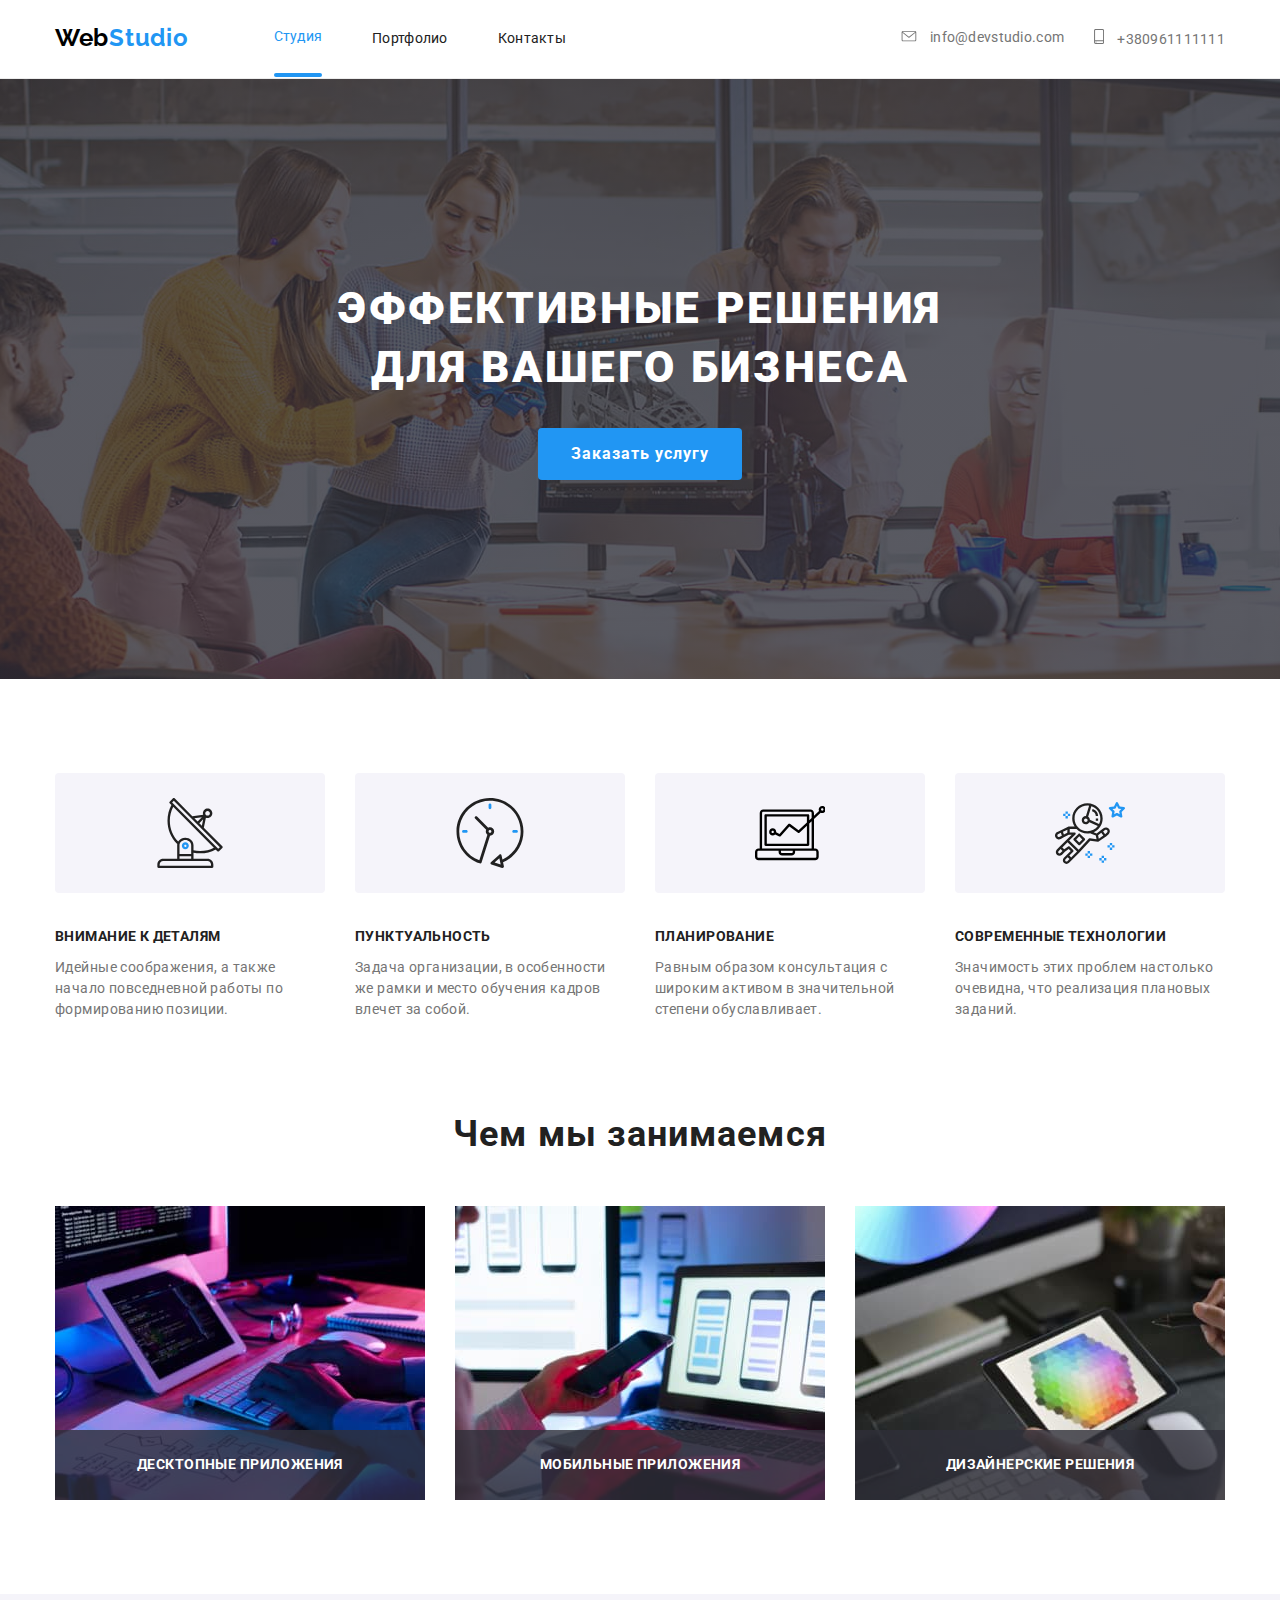
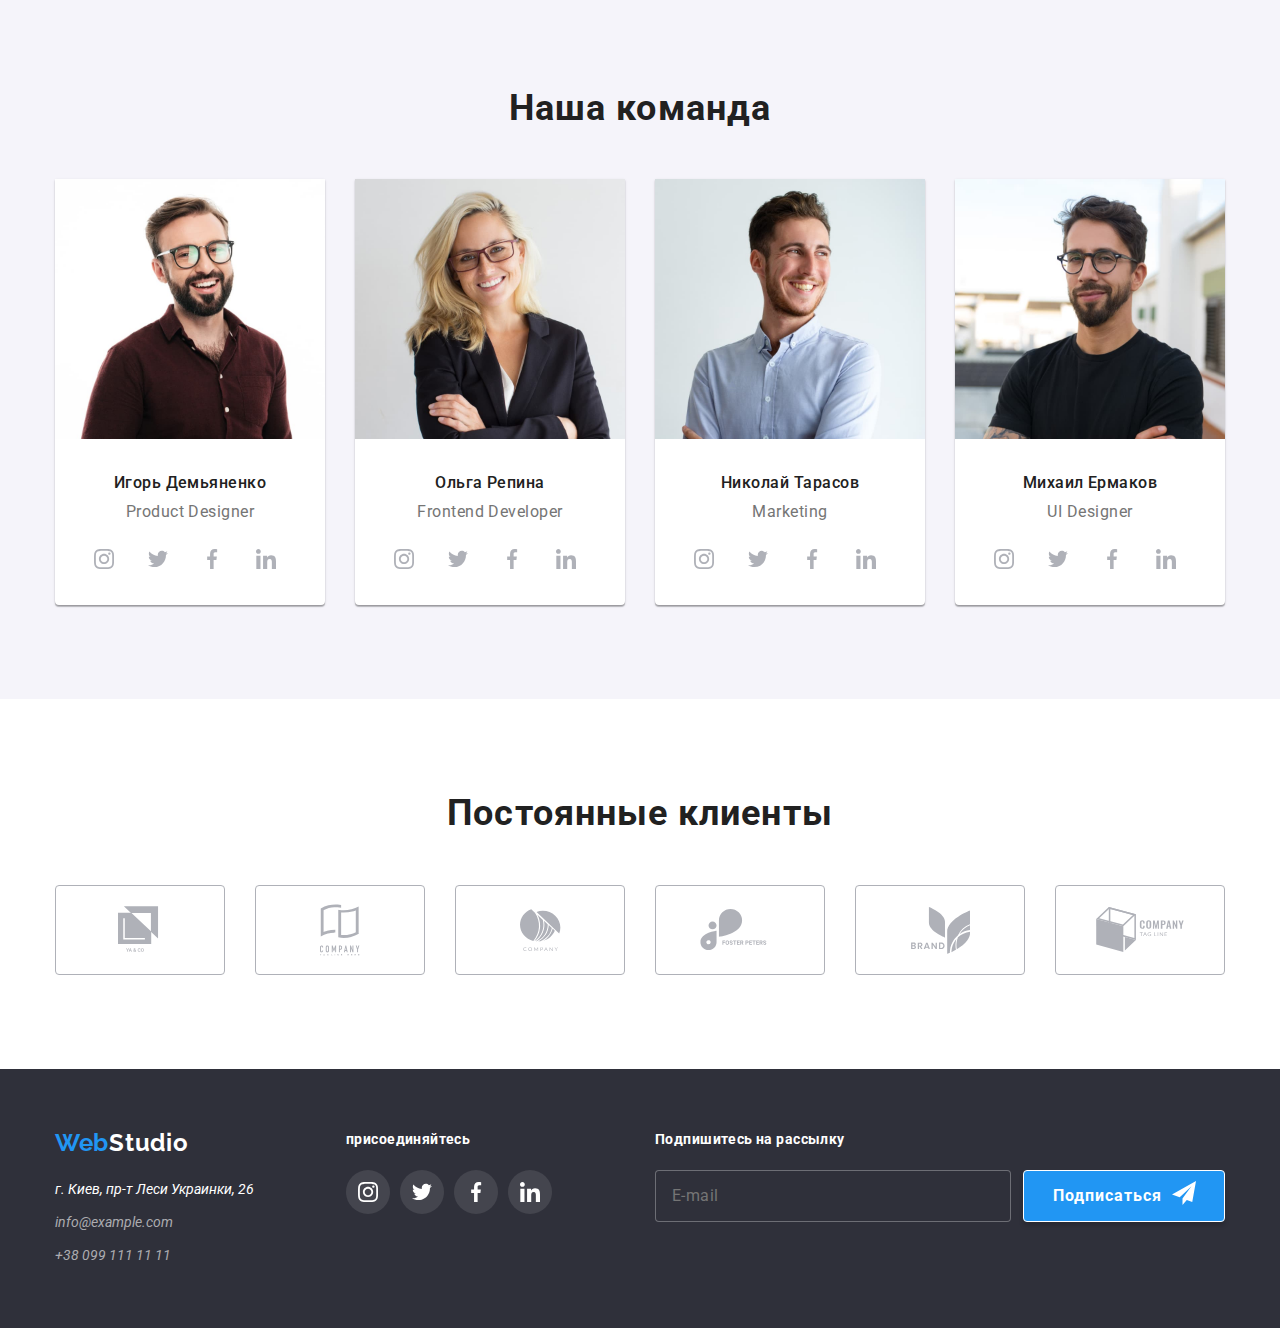
==== index.html @ 49d40916 "Перенес 6 работу" ====
<!DOCTYPE html>
<html lang="ru">
  <head>
    <meta charset="UTF-8" />
    <meta name="viewport" content="width=device-width, initial-scale=1.0" />
    <title>Github-home</title>
    <link
      href="https://fonts.googleapis.com/css2?family=Raleway:wght@700&family=Roboto:wght@400;500;700;900&display=swap"
      rel="stylesheet"
    />
    <link rel="stylesheet" href="./css/normalize.css" />
    <link rel="stylesheet" href="./css/style.css" />
  </head>
  <body>
    <header class="border-head">
      <!--Header site -->
      <div class="conteiner conteiner-nav">
        <nav class="main-nav">
          <a href="./index.html" class="logo"
            >Web<span class="pat">Studio</span>
          </a>
          <ul class="site-nav erase-stile">
            <li class="item">
              <a href="#" class="link current erase-stile">Студия</a>
            </li>
            <li class="item">
              <a href="./portfolio.html" class="link">Портфолио</a>
            </li>
            <li class="item"><a href="#" class="link">Контакты</a></li>
          </ul>
        </nav>
        <div class="page-contacts">
          <ul class="contacts-nav erase-stile">
            <li class="item-link">
              <a class="link" href="mailto:info@devstudio.com">
                <svg class="icon-email" style="width: 16; height: 11;">
                  <use href="./img/symbol-defs.svg#icon-email"></use>
                </svg>
                info@devstudio.com</a
              >
            </li>
            <li class="item-link">
              <a class="link" href="tel:+380961111111">
                <svg class="icon-smartphone" style="width: 10; height: 15;">
                  <use href="./img/symbol-defs.svg#icon-smartphone"></use>
                </svg>
                +380961111111</a
              >
            </li>
          </ul>
        </div>
      </div>
    </header>
    <main>
      <!--head imagin-->

      <section>
        <div class="overlay">
          <div class="conteiner section-head">
            <h1 class="title-head">Эффективные решения для вашего бизнеса</h1>
            <button class="button-head" data-modal-open>Заказать услугу</button>
          </div>
        </div>
      </section>

      <!--features-->

      <div class="conteiner">
        <section class="features-conteiner">
          <ul class="erase-stile features">
            <li class="features-item">
              <svg class="icon-benefits">
                <use href="./img/symbol-defs.svg#icon-antenna"></use>
              </svg>
              <h3 class="section-title-detalis icon-features-antena">
                Внимание к деталям
              </h3>
              <p class="section-text">
                Идейные соображения, а также начало повседневной работы по
                формированию позиции.
              </p>
            </li>

            <li class="features-item">
              <svg class="icon-benefits">
                <use href="./img/symbol-defs.svg#icon-clock"></use>
              </svg>
              <h3 class="section-title-detalis icon-features-clock">
                Пунктуальность
              </h3>
              <p class="section-text">
                Задача организации, в особенности же рамки и место обучения
                кадров влечет за собой.
              </p>
            </li>
            <li class="features-item">
              <svg class="icon-benefits">
                <use href="./img/symbol-defs.svg#icon-vector"></use>
              </svg>
              <h3 class="section-title-detalis icon-features-computer">
                Планирование
              </h3>
              <p class="section-text">
                Равным образом консультация с широким активом в значительной
                степени обуславливает.
              </p>
            </li>
            <li class="features-item">
              <svg class="icon-benefits">
                <use href="./img/symbol-defs.svg#icon-astronaut"></use>
              </svg>
              <h3 class="section-title-detalis icon-features-astronaut">
                Современные технологии
              </h3>
              <p class="section-text">
                Значимость этих проблем настолько очевидна, что реализация
                плановых заданий.
              </p>
            </li>
          </ul>
        </section>
      </div>

      <!--development site-->

      <div class="conteiner">
        <section class="development-conteiner">
          <h2 class="section-title">Чем мы занимаемся</h2>
          <ul class="erase-stile bloc-item">
            <li class="person">
              <span class="img-bloc">
                <img
                  src="./img/box1.jpg"
                  alt="noutbook"
                  width="370"
                  height="294"
              /></span>
              <p class="development-first-text">
                Десктопные приложения
              </p>
            </li>
            <li class="person">
              <span class="img-bloc">
                <img
                  src="./img/box2.jpg"
                  alt="mobile"
                  width="370"
                  height="294"
                />
              </span>
              <p class="development-first-text">
                Мобильные приложения
              </p>
            </li>
            <li class="person">
              <span class="img-bloc">
                <img
                  src="./img/box3.jpg"
                  alt="manitor"
                  width="370"
                  height="294"
                />
              </span>
              <p class="development-first-text">
                Дизайнерские решения
              </p>
            </li>
          </ul>
        </section>
      </div>

      <!--our team-->

      <div class="section-team">
        <section class="conteiner">
          <h2 class="section-title">Наша команда</h2>
          <ul class="erase-stile bloc-team">
            <li class="team">
              <img src="./img/demynenko.jpg" alt="foto" width="270" />

              <h3 class="title-team">Игорь Демьяненко</h3>
              <p class="profile">Product Designer</p>
              <ul class="button-link erase-stile">
                <li class="button-icon">
                  <a
                    href="#"
                    target="blank"
                    rel="noopener norefferer"
                    aria-label="Instagram"
                    class="profie-link"
                  >
                    <svg class="icon-link" width="20" height="20">
                      <use href="./img/symbol-defs.svg#icon-instagram"></use>
                    </svg>
                  </a>
                </li>
                <li class="button-icon">
                  <a
                    href="#"
                    target="blank"
                    rel="noopener norefferer"
                    aria-label="Twitter"
                    class="profie-link"
                  >
                    <svg class="icon-link" width="20" height="20">
                      <use href="./img/symbol-defs.svg#icon-twitter"></use>
                    </svg>
                  </a>
                </li>
                <li class="button-icon">
                  <a
                    href="#"
                    target="blank"
                    rel="noopener norefferer"
                    aria-label="Facebook"
                    class="profie-link"
                  >
                    <svg class="icon-link" width="20" height="20">
                      <use href="./img/symbol-defs.svg#icon-facebook"></use>
                    </svg>
                  </a>
                </li>
                <li class="button-icon">
                  <a
                    href="#"
                    target="blank"
                    rel="noopener norefferer"
                    aria-label="LinkedIn"
                    class="profie-link"
                  >
                    <svg class="icon-link" width="20" height="20">
                      <use href="./img/symbol-defs.svg#icon-linkedin"></use>
                    </svg>
                  </a>
                </li>
              </ul>
            </li>

            <li class="team">
              <img src="./img/repina.jpg" alt="foto" width="270" />
              <h3 class="title-team">Ольга Репина</h3>
              <p class="profile">Frontend Developer</p>
              <ul class="button-link erase-stile">
                <li class="button-icon">
                  <a
                    href="#"
                    target="blank"
                    rel="noopener norefferer"
                    aria-label="Instagram"
                    class="profie-link"
                  >
                    <svg class="icon-link" width="20" height="20">
                      <use href="./img/symbol-defs.svg#icon-instagram"></use>
                    </svg>
                  </a>
                </li>
                <li class="button-icon">
                  <a
                    href="#"
                    target="blank"
                    rel="noopener norefferer"
                    aria-label="Twitter"
                    class="profie-link"
                  >
                    <svg class="icon-link" width="20" height="20">
                      <use href="./img/symbol-defs.svg#icon-twitter"></use>
                    </svg>
                  </a>
                </li>
                <li class="button-icon">
                  <a
                    href="#"
                    target="blank"
                    rel="noopener norefferer"
                    aria-label="Facebbook"
                    class="profie-link"
                  >
                    <svg class="icon-link" width="20" height="20">
                      <use href="./img/symbol-defs.svg#icon-facebook"></use>
                    </svg>
                  </a>
                </li>
                <li class="button-icon">
                  <a
                    href="#"
                    target="blank"
                    rel="noopener norefferer"
                    aria-label="LinkedIn"
                    class="profie-link"
                  >
                    <svg class="icon-link" width="20" height="20">
                      <use href="./img/symbol-defs.svg#icon-linkedin"></use>
                    </svg>
                  </a>
                </li>
              </ul>
            </li>

            <li class="team">
              <img src="./img/tarasov.jpg" alt="foto" width="270" />
              <h3 class="title-team">Николай Тарасов</h3>
              <p class="profile">Marketing</p>
              <ul class="button-link erase-stile">
                <li class="button-icon">
                  <a
                    href="#"
                    class="profie-link"
                    target="blank"
                    rel="noopener norefferer"
                    aria-label="Instagram"
                  >
                    <svg class="icon-link" width="20" height="20">
                      <use href="./img/symbol-defs.svg#icon-instagram"></use>
                    </svg>
                  </a>
                </li>
                <li class="button-icon">
                  <a
                    href="#"
                    target="blank"
                    rel="noopener norefferer"
                    aria-label="Twitter"
                    class="profie-link"
                  >
                    <svg class="icon-link" width="20" height="20">
                      <use href="./img/symbol-defs.svg#icon-twitter"></use>
                    </svg>
                  </a>
                </li>
                <li class="button-icon">
                  <a
                    href="#"
                    target="blank"
                    rel="noopener norefferer"
                    aria-label="Facebbook"
                    class="profie-link"
                  >
                    <svg class="icon-link" width="20" height="20">
                      <use href="./img/symbol-defs.svg#icon-facebook"></use>
                    </svg>
                  </a>
                </li>
                <li class="button-icon">
                  <a
                    href="#"
                    target="blank"
                    rel="noopener norefferer"
                    aria-label="LinkedIn"
                    class="profie-link"
                  >
                    <svg class="icon-link" width="20" height="20">
                      <use href="./img/symbol-defs.svg#icon-linkedin"></use>
                    </svg>
                  </a>
                </li>
              </ul>
            </li>

            <li class="team">
              <img src="./img/ermakov.jpg" alt="foto" width="270" />
              <h3 class="title-team">Михаил Ермаков</h3>
              <p class="profile">UI Designer</p>
              <ul class="button-link erase-stile">
                <li class="button-icon">
                  <a
                    href="#"
                    target="blank"
                    rel="noopener norefferer"
                    aria-label="Instagram"
                    class="profie-link"
                  >
                    <svg class="icon-link" width="20" height="20">
                      <use href="./img/symbol-defs.svg#icon-instagram"></use>
                    </svg>
                  </a>
                </li>
                <li class="button-icon">
                  <a
                    href="#"
                    target="blank"
                    rel="noopener norefferer"
                    aria-label="Twitter"
                    class="profie-link"
                  >
                    <svg class="icon-link" width="20" height="20">
                      <use href="./img/symbol-defs.svg#icon-twitter"></use>
                    </svg>
                  </a>
                </li>
                <li class="button-icon">
                  <a
                    href="#"
                    target="blank"
                    rel="noopener norefferer"
                    aria-label="Facebbook"
                    class="profie-link"
                  >
                    <svg class="icon-link" width="20" height="20">
                      <use href="./img/symbol-defs.svg#icon-facebook"></use>
                    </svg>
                  </a>
                </li>
                <li class="button-icon">
                  <a
                    href="#"
                    target="blank"
                    rel="noopener norefferer"
                    aria-label="LinkedIn"
                    class="profie-link"
                  >
                    <svg class="icon-link" width="20" height="20">
                      <use href="./img/symbol-defs.svg#icon-linkedin"></use>
                    </svg>
                  </a>
                </li>
              </ul>
            </li>
          </ul>
        </section>
      </div>

      <!--Regular customers-->

      <div class="conteiner">
        <section class="section-customers">
          <h2 class="section-title">Постоянные клиенты</h2>
          <ul class="erase-stile bloc-client">
            <li class="client">
              <a href="#" class="customers-link icon-customers">
                <svg class="icon-logo" style="width: 44.27; height: 49.23;">
                  <use href="./img/symbol-defs.svg#icon-logo1"></use>
                </svg>
              </a>
            </li>
            <li class="client">
              <a href="#" class="customers-link icon-customers"
                ><svg class="icon-logo" style="width: 40; height: 52;">
                  <use href="./img/symbol-defs.svg#icon-logo2"></use>
                </svg>
              </a>
            </li>
            <li class="client">
              <a href="#" class="customers-link icon-customers"
                ><svg class="icon-logo" style="width: 41; height: 42.6;">
                  <use href="./img/symbol-defs.svg#icon-logo3"></use>
                </svg>
              </a>
            </li>
            <li class="client">
              <a href="#" class="customers-link icon-customers"
                ><svg class="icon-logo" style="width: 79.66; height: 42.02;">
                  <use href="./img/symbol-defs.svg#icon-logo4"></use>
                </svg>
              </a>
            </li>
            <li class="client">
              <a href="#" class="customers-link icon-customers"
                ><svg class="icon-logo" style="width: 59; height: 47;">
                  <use href="./img/symbol-defs.svg#icon-logo5"></use>
                </svg>
              </a>
            </li>
            <li class="client">
              <a href="#" class="customers-link icon-customers">
                <svg class="icon-logo" style="width: 88.48; height: 45.44;">
                  <use href="./img/symbol-defs.svg#icon-logo6"></use>
                </svg>
              </a>
            </li>
          </ul>
        </section>
      </div>
    </main>

    <!--Footer-->

    <footer class="footer">
      <div class="conteiner flex-footer">
        <div class="block-adress-logo">
          <div class="webstudio">
            <a href="./index.html" class="footer-logo"
              >Web<span class="footer-pat">Studio</span>
            </a>
          </div>
          <address class="adress">
            <p class="footer-adress">г. Киев, пр-т Леси Украинки, 26</p>
            <p class="first-link">
              <a href="info@example.com" class="adress-link"
                >info@example.com</a
              >
            </p>
            <p class="second-link">
              <a href="#" class="adress-link"> +38 099 111 11 11</a>
            </p>
          </address>
        </div>

        <div class="block-link">
          <b class="title-footer">присоединяйтесь</b>
          <ul class="erase-stile">
            <li>
              <a href="#" aria-label="Instagram" class="bacground-icon">
                <svg class="icon-link-footer" width="20" height="20">
                  <use href="./img/symbol-defs.svg#icon-instagram"></use>
                </svg>
              </a>
            </li>
            <li>
              <a href="#" aria-label="Twitter" class="bacground-icon">
                <svg class="icon-link-footer" width="20" height="20">
                  <use href="./img/symbol-defs.svg#icon-twitter"></use>
                </svg>
              </a>
            </li>
            <li>
              <a href="#" aria-label="Facebbook" class="bacground-icon">
                <svg class="icon-link-footer" width="20" height="20">
                  <use href="./img/symbol-defs.svg#icon-facebook"></use>
                </svg>
              </a>
            </li>
            <li>
              <a href="#" aria-label="LinkedIn" class="bacground-icon">
                <svg class="icon-link-footer" width="20" height="20">
                  <use href="./img/symbol-defs.svg#icon-linkedin"></use>
                </svg>
              </a>
            </li>
          </ul>
        </div>
        <form class="form" action="#">
          <b class="title-footer">Подпишитесь на рассылку</b>
          <div class="form-footer">
            <input
              class="input-footer"
              type="email"
              name="mail"
              id="mail"
              placeholder="E-mail"
            />

            <button class="submit-footer" type="submit">
              Подписаться
              <svg class="icon-send" width="24" height="24">
                <use href="./img/symbol-defs.svg#icon-send"></use>
              </svg>
            </button>
          </div>
        </form>
      </div>
    </footer>

    <div class="backdrop is-hidden" data-modal>
      <div class="modal">
        <form class="form-modal" action="#" autocomplete="off">
          <h2 class="title-modal">Оставьте свои данные, мы вам перезвоним</h2>
          <div class="group">
            <ul class="form-flip">
              <li class="position-modal">
                <label for="name" class="modal-label">Имя</label>
                <input type="text" class="modal-input" name="name" id="name" />
                <svg class="user-modal" width="12" height="12">
                  <use href="./img/symbol-defs.svg#icon-user"></use>
                </svg>
              </li>

              <li class="position-modal">
                <label for="tel-modal" class="modal-label">Телефон</label>
                <input
                  class="modal-input"
                  type="tel"
                  name="tel-modal"
                  id="tel-modal"
                />
                <svg class="user-modal" width="13" height="13">
                  <use href="./img/symbol-defs.svg#icon-trubka"></use>
                </svg>
              </li>

              <li class="position-modal">
                <label class="modal-label" for="mail-modal">Почта</label>
                <input
                  class="modal-input"
                  type="email"
                  name="mail-modal"
                  id="mail-modal"
                />
                <svg class="user-modal" width="15" height="12">
                  <use href="./img/symbol-defs.svg#icon-convert"></use>
                </svg>
              </li>

              <li class="position-comment">
                <label class="modal-label" for="comment-modal"
                  >Комментарий</label
                >
                <textarea
                  class="text-comment modal-comment"
                  name="comment"
                  id="comment-modal"
                  cols="30"
                  rows="10"
                  placeholder="Введите текст"
                ></textarea>
              </li>
            </ul>
          </div>

          <label class="agree-text">
            <input class="checkbox" type="checkbox" name="agree-modal" />
            <span class="icon-checkbox"></span>
            Соглашаюсь с рассылкой и принимаю
            <span class="agree-akcent">Условия договора</span>
          </label>

          <button class="submit-modal" type="submit">Отправить</button>
        </form>

        <button class="close-type" data-modal-close>
          <svg class="icon-close" style="width: 11; height: 11;">
            <use href="./img/symbol-defs.svg#icon-close"></use>
          </svg>
        </button>
      </div>
    </div>
    <script src="./js/modal.js"></script>
  </body>
</html>
---- css/style.css ----
html {
  box-sizing: border-box;
}

*,
*::before,
*::after {
  box-sizing: inherit;
}

:root {
  --main-text-color: #757575;
  --text-title-color: #212121;
  --accent-text: #2196f3;
  --primary-white-color: #ffffff;
}

body {
  color: var(--main-text-color);
  background-color: #ffffff;

  font-family: "Raleway", sans-serif;
  font-family: "Roboto", sans-serif;
}

.erase-stile {
  display: flex;

  list-style: none;
  text-decoration: none;

  padding: 0;
  margin: 0;
}

/*page header*/

.conteiner {
  width: 1200px;

  padding-left: 15px;
  padding-right: 15px;
  margin-left: auto;
  margin-right: auto;
}
.border-head {
  margin-top: 0;
  border-bottom: 1px solid #ececec;
}

/* nav*/

.conteiner-nav {
  display: flex;
  justify-content: center;
  align-items: center;
  padding-top: 24px;
  padding-bottom: 25px;
}
.main-nav {
  display: flex;
  justify-content: center;
  align-items: center;
}

.logo {
  color: #000000;

  font-family: "Raleway", sans-serif;

  font-weight: 700;
  font-size: 24px;
  line-height: 1.19;
  letter-spacing: 0.03em;
  text-decoration: none;
}

.logo .pat {
  color: var(--accent-text);
}

.link {
  position: relative;
  color: var(--text-title-color);

  font-size: 14px;
  line-height: 1.14;
  letter-spacing: 0.02em;
  text-decoration: none;
  transition: color, fill;
  transition-delay: 250ms;
  transition-timing-function: cubic-bezier(0.4, 0, 0.2, 1);
}
.site-nav {
  display: flex;
  margin-left: 85px;
}
.site-nav .item:not(:last-child) {
  margin-right: 50px;
}

.site-nav .link:focus,
.site-nav .link:hover {
  color: var(--accent-text);
}
/*.current {
  position: relative;
}*/
/*.link:hover::before {
  content: "";
  position: absolute;
  width: 100%;
  height: 4px;
  bottom: -32px;

  border-radius: 2px;
  background-color: var(--accent-text);
  transition: 250ms cubic-bezier(0.4, 0, 0.2, 1);
}*/
.current::before {
  content: "";
  position: absolute;
  width: 100%;
  height: 4px;
  bottom: -32px;

  border-radius: 2px;

  background-color: var(--accent-text);
}

.site-nav .link.current {
  color: var(--accent-text);
}
.item-link {
  display: inline-flex;
  align-items: center;
  fill: var(--main-text-color);
}
.icon-email {
  width: 16px;
  height: 11px;
  margin-right: 10px;
}

.item-link :focus,
.item-link :hover {
  fill: var(--accent-text);
  color: var(--accent-text);
}

.icon-smartphone {
  width: 10px;
  height: 15px;
  margin-right: 10px;
}

.page-contacts {
  display: flex;

  align-items: center;
  margin-left: auto;
}
.contacts-nav {
  display: flex;
  align-items: center;
}
.contacts-nav .item-link:not(:last-child) {
  margin-right: 30px;
}

.contacts-nav .link {
  color: #757575;
}

.contacts-nav .link:focus,
.contacts-nav .link:hover {
  color: var(--accent-text);
}

/* head*/

.section-head {
  margin-top: 0;
  margin-bottom: 94px;

  text-align: center;
}
.overlay {
  max-width: 1600px;
  height: 600px;
  margin-right: auto;
  margin-left: auto;

  background-image: linear-gradient(
      to right,
      rgba(47, 48, 58, 0.8),
      rgba(47, 48, 58, 0.8)
    ),
    url(../img/header-min.jpg);
  background-position: center;
  background-size: cover;
}

.title-head {
  width: 696px;

  padding-top: 200px;
  margin-top: 0;
  margin-right: auto;
  margin-left: auto;
  margin-bottom: 30px;

  color: var(--primary-white-color);

  font-weight: 900;
  font-size: 44px;
  line-height: 1.36;
  text-align: center;
  letter-spacing: 0.06em;
  text-transform: uppercase;
}

/* button*/
.button-head {
  color: #ffffff;
  background-color: var(--accent-text);

  display: inline;
  padding-top: 10px;
  padding-right: 32px;
  padding-bottom: 10px;
  padding-left: 32px;
  border: 1px solid transparent;
  border-radius: 4px;

  font-weight: 700;
  font-size: 16px;
  line-height: 1.87;
  letter-spacing: 0.06em;
  font-family: inherit;
}

/* features*/
.features-conteiner {
  margin-top: 94px;
  margin-bottom: 94px;
  display: flex;
}

.icon-benefits {
  margin-bottom: 30px;
  margin-top: 0;
  padding: 25px 100px;

  width: 270px;
  height: 120px;

  background-color: #f5f4fa;
  border-radius: 4px;
}

.features-conteiner .features-item:not(:last-child) {
  margin-right: 30px;
}

.section-title-detalis {
  color: var(--text-title-color);

  font-style: normal;
  font-weight: 700;
  font-size: 14px;
  line-height: 1.42;
  letter-spacing: 0.03em;
  text-transform: uppercase;

  margin-top: 0;
  margin-bottom: 10px;
}

.section-title {
  text-align: center;
  margin-top: 0;
  margin-bottom: 50px;

  font-weight: 700;
  font-size: 36px;
  line-height: 1.16;
  letter-spacing: 0.03em;

  color: var(--text-title-color);
}

.section-text {
  font-size: 14px;
  line-height: 1.5;
  letter-spacing: 0.03em;

  margin-top: 0;
  margin-bottom: 0;
}

/*development site*/
.development-conteiner {
  margin-bottom: 94px;
}
.bloc-item {
  display: flex;
  flex-wrap: wrap;
}
.bloc-item .person:not(:last-child) {
  margin-right: 30px;
}

.person {
  position: relative;
}
.img-bloc {
  display: block;

  width: 370px;
  height: 294px;
}

.development-first-text {
  position: absolute;
  bottom: 0;
  left: 0;
  width: 370px;
  height: 70px;

  display: inline-flex;
  justify-content: center;
  align-items: center;

  margin-top: 0;
  margin-bottom: 0;

  font-weight: bold;
  font-size: 14px;
  line-height: 1.14;
  text-align: center;
  letter-spacing: 0.03em;
  text-transform: uppercase;
  color: var(--primary-white-color);
  background-color: rgba(47, 48, 58, 0.8);
}

/*our team*/
.section-team {
  margin-bottom: 94px;
  margin-right: auto;
  margin-right: auto;
  padding-top: 94px;
  padding-bottom: 94px;

  background-color: #f5f4fa;
}
.bloc-team {
  display: flex;
  flex-wrap: wrap;
}
.team {
  width: 270px;
  margin-right: 30px;
  background: #ffffff;
  text-align: center;
  box-shadow: 0px 1px 3px rgba(0, 0, 0, 0.12), 0px 1px 1px rgba(0, 0, 0, 0.14),
    0px 2px 1px rgba(0, 0, 0, 0.2);
  border-radius: 0px 0px 4px 4px;
}
.team:nth-child(4n) {
  margin-right: 0;
}
.title-team {
  font-weight: 500;
  font-size: 16px;
  line-height: 1.18;
  letter-spacing: 0.03em;
  color: var(--text-title-color);

  margin-top: 30px;
  margin-bottom: 10px;
}

.profile {
  font-size: 16px;
  line-height: 1.18;
  letter-spacing: 0.03em;

  margin-top: 0;
  margin-bottom: 16px;
}
.button-link {
  display: flex;
  justify-content: center;
  align-items: center;
}

.button-icon {
  display: flex;

  border-radius: 50%;
  margin-right: 10px;
  margin-bottom: 24px;

  transition: background-color;
  transition-delay: 250ms;
  transition-timing-function: cubic-bezier(0.4, 0, 0.2, 1);
}

.button-icon :focus,
.button-icon:hover {
  background-color: var(--accent-text);
  color: var(--primary-white-color);
}

.profie-link {
  color: #afb1b8;
  text-decoration: none;
  border-radius: 50%;
}
.profie-link:focus,
.profie-link:hover {
  color: var(--primary-white-color);
}

.icon-link {
  display: flex;
  width: 44px;
  height: 44px;
  fill: currentColor;

  padding: 12px 12px;
}
.icon-link .button-icon:focus,
.icon-link .button-icon:hover {
  background-color: var(--accent-text);
  color: var(--primary-white-color);
}

/*Regular customers*/

.section-customers {
  margin-bottom: 94px;
}
.bloc-client {
  display: flex;
  flex-wrap: wrap;
}
.client {
  display: flex;

  margin-right: 30px;
}

.client:nth-child(6n) {
  margin-right: 0;
}

.customers-link {
  display: flex;
  justify-content: center;
  align-items: center;
  width: 170px;
  height: 90px;
  border: 1px solid;
  border-radius: 4px;

  color: #afb1b8;
}
.icon-customers:focus,
.icon-customers:hover {
  color: var(--accent-text);
}

.icon-logo {
  display: flex;
  fill: currentColor;
  width: 170px;
  height: 90px;
}
.icon-logo :focus,
.icon-logo:hover {
  fill: var(--accent-text);
}
/*footer*/
.footer {
  background-color: #2f303a;
}
.flex-footer {
  display: flex;
  padding-top: 60px;
  padding-bottom: 60px;
}
.block-adress-logo {
  display: block;

  margin: 0;
  padding: 0;
}
.webstudio {
  display: inline-block;
  margin-right: 0;
  margin-bottom: 20px;
}
.footer-logo {
  color: var(--accent-text);

  font-family: "Raleway", sans-serif;
  font-weight: 700;
  font-size: 24px;
  line-height: 1.19;
  letter-spacing: 0.03em;
  text-decoration: none;
  margin-right: 0;
  margin-bottom: 20px;
}
.footer-pat {
  margin: 0;
  color: #ffffff;
}
.footer-adress {
  display: inline-block;
  color: var(--primary-white-color);

  margin-top: 0;
  margin-right: 0;
  margin-bottom: 9px;
}
.first-link {
  display: inline-block;
  margin-top: 0;
  margin-bottom: 9px;
}
.second-link {
  display: inline-block;
  margin-top: 0;
  margin-bottom: 0;
}
.adress {
  display: inline-flex;
  flex-direction: column;

  font-weight: 400;
  font-size: 14px;
  line-height: 1.71;
}
.adress-link {
  color: #acacb0;
  text-decoration: none;
  transition: color;
  transition-delay: 250ms;
  transition-timing-function: cubic-bezier(0.4, 0, 0.2, 1);
}

.adress-link:focus,
.adress-link:hover {
  color: var(--accent-text);
}

.block-link {
  margin-left: 70px;
}

.title-footer {
  color: var(--primary-white-color);

  display: inline-block;
  margin-top: 0;
  margin-bottom: 20px;

  font-size: 14px;
  line-height: 1.5;
  letter-spacing: 0.03em;
}

.bacground-icon {
  display: flex;

  border-radius: 50%;
  background-color: #44454e;
  margin-right: 10px;
  margin-bottom: 24px;
  transition: background-color fill;
  transition-delay: 250ms;
  transition-timing-function: cubic-bezier(0.4, 0, 0.2, 1);
}
.bacground-icon:focus,
.bacground-icon:hover {
  background-color: var(--accent-text);
  fill: var(--accent-text);
}
.icon-link-footer {
  display: flex;
  width: 44px;
  height: 44px;
  fill: #ffffff;
  padding: 12px 12px;
}
.button-stile {
  display: flex;
  align-items: center;

  list-style: none;
  text-decoration: none;

  margin: 0;
  padding: 0;
}
.form {
  width: 570px;
  margin-left: 93px;
}

.form-footer {
  display: flex;
  justify-content: space-between;
  align-items: center;
}

.input-footer {
  display: flex;
  width: 358px;

  padding-top: 15px;
  padding-bottom: 15px;
  padding-left: 16px;
  margin-right: 12px;

  box-shadow: (0px 4px 4px rgba(0, 0, 0, 0.15));
  border: 1px solid rgba(255, 255, 255, 0.3);
  border-radius: 4px;

  font-weight: 400;
  font-size: 16px;
  line-height: 1.25;
  letter-spacing: 0.03em;

  color: #acacb0;
  background-color: #2f303a;
}
.submit-footer {
  display: flex;

  padding-top: 10px;
  padding-bottom: 10px;
  padding-left: 29px;
  padding-right: 28px;

  background-color: var(--accent-text);
  color: #ffffff;

  font-weight: 700;
  font-size: 16px;
  line-height: 1.87;
  letter-spacing: 0.06em;

  border: 1px solid;
  box-shadow: 0px 4px 4px rgba(0, 0, 0, 0.15);
  border-radius: 4px;
}
.icon-send {
  display: flex;
  align-items: center;

  fill: var(--primary-white-color);
  width: 24px;
  height: 24px;

  margin-left: 10px;
  padding: 0;
}

/***************************portfolio**********************************/

/********filtres*******/
.block-filtres {
  display: flex;
  justify-content: center;
  align-items: center;

  margin-top: 94px;
  margin-right: auto;
  margin-left: auto;
  margin-bottom: 34px;
  padding-top: 0;
  padding-bottom: 16px;

  text-align: center;
}

.filtres {
  display: flex;
  justify-content: center;
  align-items: center;

  background-color: #f5f4fa;
  color: var(--text-title-color);

  margin-right: 8px;
  padding: 6px 22px;

  border-radius: 4px;
  font-weight: 500;
  font-size: 16px;
  line-height: 1.625;
  text-align: center;
  letter-spacing: 0.03em;

  transition: background-color, color;
  transition-delay: 250ms;
  transition-timing-function: cubic-bezier(0.4, 0, 0.2, 1);
}

.filtres:nth-child(5) {
  margin-right: 0;
}

.filtres:focus,
.filtres:hover {
  background-color: var(--accent-text);
  color: var(--primary-white-color);
}
/********our developments*******/

.flex-conteiner {
  display: flex;
  flex-wrap: wrap;
}

.block-flex {
  display: flex;

  width: 370px;

  margin-bottom: 30px;
  margin-right: 30px;

  border: 1px solid #eeeeee;
}

.block-flex:hover {
  box-shadow: 0px 1px 1px rgba(0, 0, 0, 0.12), 0px 4px 4px rgba(0, 0, 0, 0.06),
    1px 4px 6px rgba(0, 0, 0, 0.16);
}

.block-flex:nth-child(3n) {
  margin-right: 0;
}

.block-flex:nth-last-child(-n + 3) {
  margin-bottom: 0;
}

.img-box {
  position: relative;
  overflow: hidden;
}

.img-hover {
  position: absolute;

  text-decoration: none;
  left: 0;
  top: 0;
  width: 100%;
  height: 100%;
  opacity: 0.9;
  transform: translateY(100%);
  transition: transform 450ms cubic-bezier(0.4, 0, 0.2, 1);
}

.block-flex:hover .img-hover {
  opacity: 0.9;
  transform: translateY(0%);
}

.texnokryk-text {
  display: inline-block;

  margin-top: 0;
  margin-bottom: 0;
  padding: 63px 24px;
  height: 294px;
  font-weight: normal;
  font-size: 18px;
  line-height: 1.55;
  letter-spacing: 0.03em;

  background-color: var(--accent-text);
  color: #ffffff;
  opacity: 0.9;
}
.border {
  display: inline-block;
}
.developments-title {
  font-weight: bold;
  font-size: 18px;
  line-height: 2;
  letter-spacing: 0.06em;

  text-decoration: none;
  margin: 0;
  padding-top: 20px;
  padding-left: 24px;
  padding-bottom: 4px;

  color: var(--text-title-color);
}
.development-text {
  font-weight: normal;
  font-size: 16px;
  line-height: 1.87;
  letter-spacing: 0.03em;
  text-decoration: none;

  margin: 0;
  padding-left: 24px;
  padding-bottom: 20px;
  color: #757575;
}

/******modal******/
.backdrop {
  position: fixed;
  top: 0;
  left: 0;
  width: 100%;
  height: 100%;
  background-color: rgba(0, 0, 0, 0.2);
  opacity: 1;
  transition: opacity 250ms cubic-bezier(0.4, 0, 0.2, 1);
}
.backdrop.is-hidden .modal {
  transform: translate(-50%, -50%) rotate(360deg);
}

.modal {
  position: absolute;
  top: 50%;
  left: 50%;
  transform: translate(-50%, -50%) rotate(0deg);

  transition: 250ms cubic-bezier(0.4, 0, 0.2, 1);

  border-radius: 4px;
  min-width: 528px;
  min-height: 581px;

  box-shadow: 0px 1px 3px rgba(0, 0, 0, 0.12), 0px 1px 1px rgba(0, 0, 0, 0.14),
    0px 2px 1px rgba(0, 0, 0, 0.2);
  background-color: var(--primary-white-color);
}
.backdrop.is-hidden {
  opacity: 0;
  pointer-events: none;
}

.close-type {
  position: absolute;

  display: flex;
  justify-content: center;
  align-items: center;

  top: 8px;
  right: 8px;
  width: 30px;
  height: 30px;
  outline: var(--main-text-color);
  border-radius: 50%;
  border: 1px solid rgba(0, 0, 0, 0.1);
  background-color: #ffffff;
}

.icon-close {
  fill: black;
}
.close-type:focus > .icon-close {
  fill: var(--accent-text);
  transition: 250ms cubic-bezier(0.4, 0, 0.2, 1);
}
/*********form-modal**********/

.form-modal {
  padding: 40px 40px;
}
.title-modal {
  margin-top: 0;
  margin-bottom: 12px;

  font-weight: bold;
  font-size: 20px;
  line-height: 1.15;
  text-align: center;
  letter-spacing: 0.03em;

  color: var(--text-title-color);
}
/******group******/

.group {
  display: flex;
  flex-direction: column;

  font-weight: normal;
  font-size: 12px;
  line-height: 1.16;

  letter-spacing: 0.01em;

  color: var(--main-text-color);
}
.form-flip {
  display: block;
  list-style: none;
  padding: 0;
  margin: 0;
}

.position-modal {
  position: relative;

  margin-bottom: 21px;
}
.modal-label {
  display: block;
  margin-bottom: 4px;

  font-weight: normal;
  font-size: 12px;
  line-height: 1.16;
  letter-spacing: 0.01em;

  color: var(--main-text-color);
}
.modal-input:focus {
  border: 1px solid var(--accent-text);
  transition: 550ms cubic-bezier(0.4, 0, 0.2, 1);
}
.modal-input:focus + .user-modal {
  fill: var(--accent-text);
  transition: 250ms cubic-bezier(0.4, 0, 0.2, 1);
}
.user-modal {
  position: absolute;
  bottom: 0;
  left: 0;
  transform: translateY(-50%);
  transition: 250ms cubic-bezier(0.4, 0, 0.2, 1);

  width: 18px;
  height: 18px;
  margin-left: 12px;
}
.modal-input {
  width: 100%;
  padding-top: 11px;
  padding-left: 42px;
  padding-bottom: 11px;
  outline: none;
  border: 1px solid rgba(33, 33, 33, 0.2);
  border-radius: 4px;
}
/********comment*******/
textarea {
  resize: none;
}
.position-comment {
  display: block;
  margin: 0;
  padding: 0;
}
.text-comment {
  font-weight: normal;
  font-size: 12px;
  line-height: 1.16;
  letter-spacing: 0.01em;
}
.modal-comment {
  width: 100%;

  padding: 12px 16px;
  outline: none;
  border: 1px solid rgba(33, 33, 33, 0.2);
  border-radius: 4px;
}
.modal-comment:focus {
  outline: 1px solid var(--accent-text);
  transition: 250ms cubic-bezier(0.4, 0, 0.2, 1);
}
/*******agree*******/
.checkbox {
  -webkit-appearance: none;
  -moz-appearance: none;
  appearance: none;
}
.agree-text {
  display: inline-block;
  text-align: center;

  margin-top: 20px;
  margin-bottom: 30px;

  font-weight: normal;
  font-size: 14px;
  line-height: 1.71;
  letter-spacing: 0.03em;

  color: var(--main-text-color);
}
.checkbox:checked + .icon-checkbox {
  background-color: var(--accent-text);
  background-image: url(../img/check.svg);
  background-size: contain;
  background-origin: border-box;
  border-color: var(--accent-text);
  transition: 250ms cubic-bezier(0.4, 0, 0.2, 1);
}
.icon-checkbox {
  display: inline-block;
  width: 16px;
  height: 15px;
  margin-left: 12px;
  margin-right: 8px;
  border-radius: 2px;
  border: 1px solid var(--text-title-color);
}

.agree-akcent {
  color: var(--accent-text);
  text-decoration: underline;
}
/********submit*******/
.submit-modal {
  display: block;
  margin-right: auto;
  margin-left: auto;
  padding: 10px 55px;

  font-weight: bold;
  font-size: 16px;
  line-height: 1.87;
  text-align: center;
  letter-spacing: 0.06em;
  background-color: var(--accent-text);
  color: var(--primary-white-color);
  box-shadow: 0px 4px 4px rgba(0, 0, 0, 0.15);
  border-radius: 4px;
}
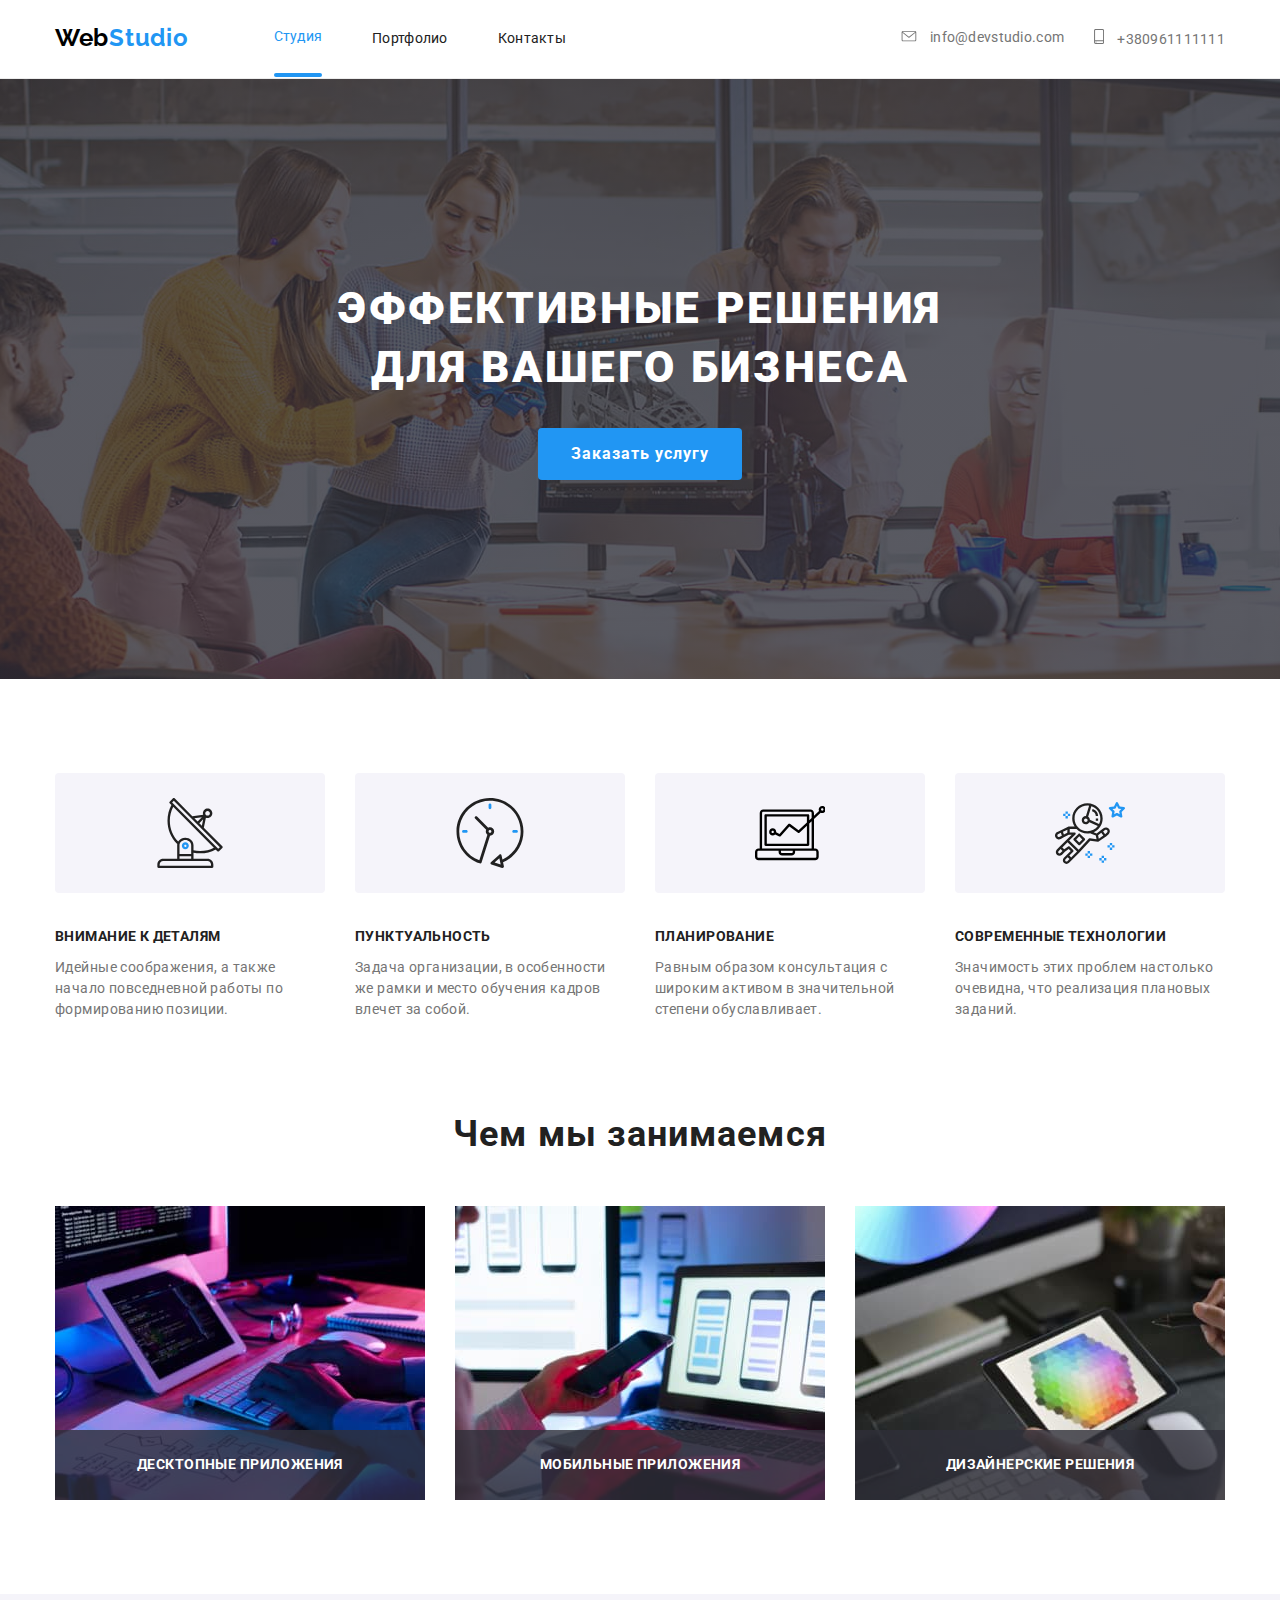
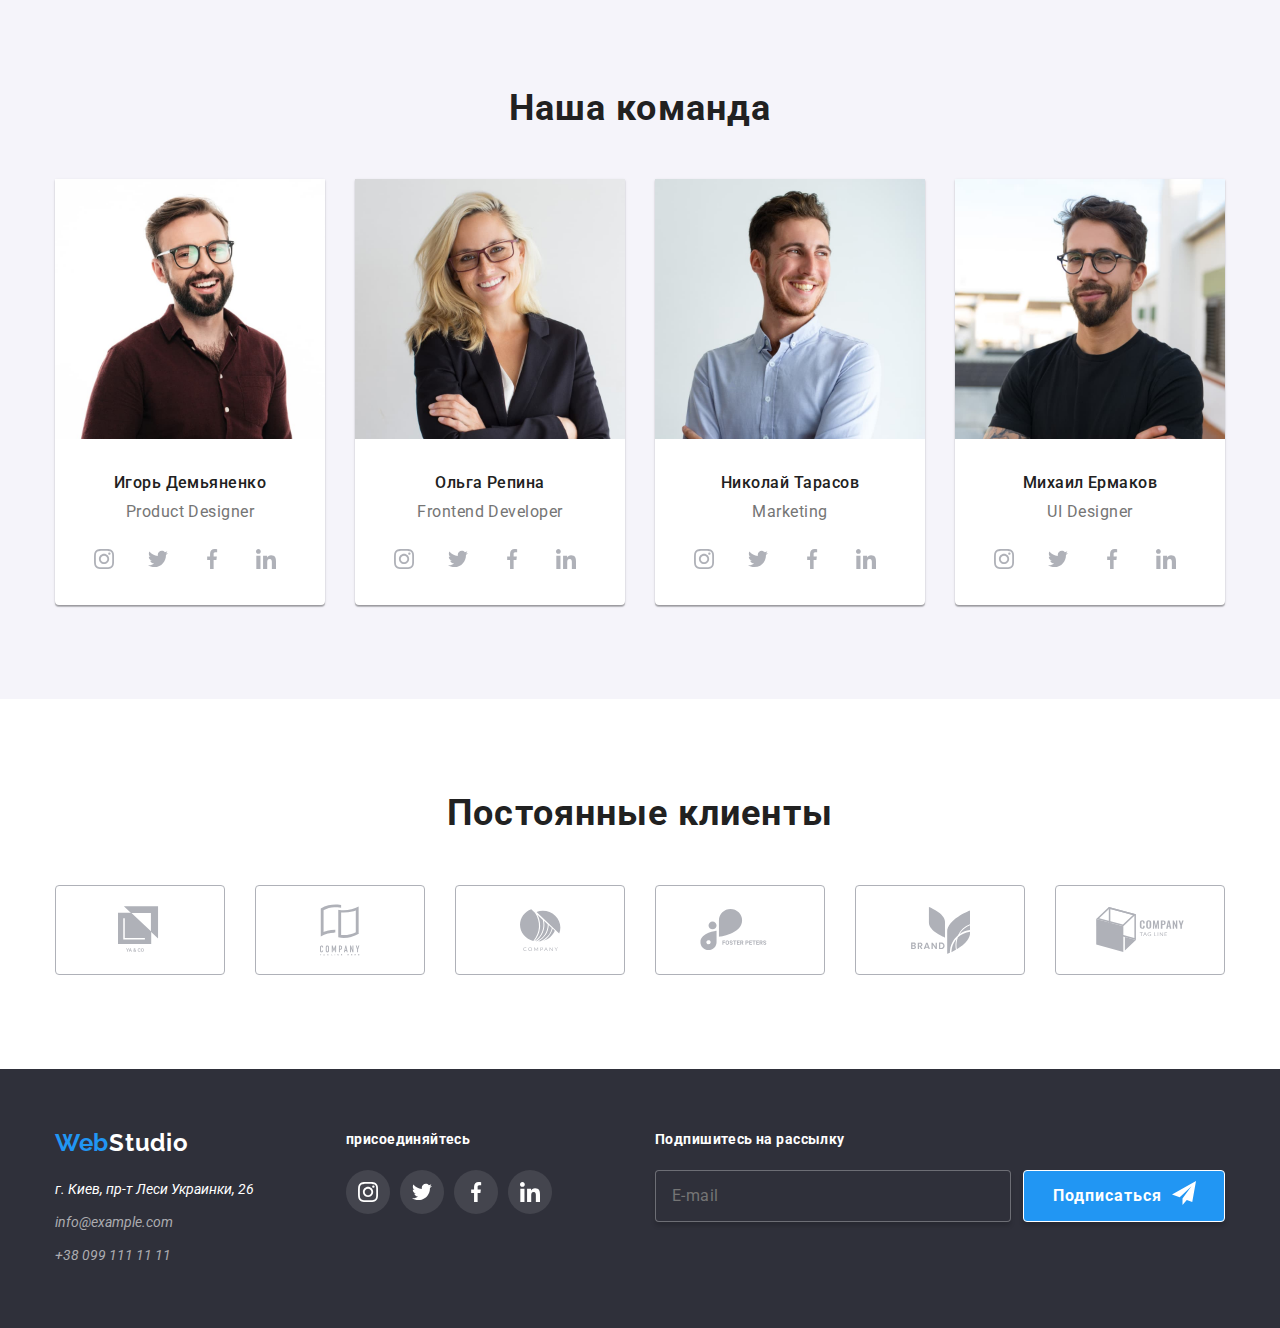
==== commit 4704727d: "Перевел в SASS" ====
--- a/index.html
+++ b/index.html
@@ -9,7 +9,7 @@
       rel="stylesheet"
     />
     <link rel="stylesheet" href="./css/normalize.css" />
-    <link rel="stylesheet" href="./css/style.css" />
+    <link rel="stylesheet" href="./css/main.min.css" />
   </head>
   <body>
     <header class="border-head">
@@ -33,7 +33,7 @@
           <ul class="contacts-nav erase-stile">
             <li class="item-link">
               <a class="link" href="mailto:info@devstudio.com">
-                <svg class="icon-email" style="width: 16; height: 11;">
+                <svg class="icon-email" style="width: 16; height: 11">
                   <use href="./img/symbol-defs.svg#icon-email"></use>
                 </svg>
                 info@devstudio.com</a
@@ -41,7 +41,7 @@
             </li>
             <li class="item-link">
               <a class="link" href="tel:+380961111111">
-                <svg class="icon-smartphone" style="width: 10; height: 15;">
+                <svg class="icon-smartphone" style="width: 10; height: 15">
                   <use href="./img/symbol-defs.svg#icon-smartphone"></use>
                 </svg>
                 +380961111111</a
@@ -135,9 +135,7 @@
                   width="370"
                   height="294"
               /></span>
-              <p class="development-first-text">
-                Десктопные приложения
-              </p>
+              <p class="development-first-text">Десктопные приложения</p>
             </li>
             <li class="person">
               <span class="img-bloc">
@@ -148,9 +146,7 @@
                   height="294"
                 />
               </span>
-              <p class="development-first-text">
-                Мобильные приложения
-              </p>
+              <p class="development-first-text">Мобильные приложения</p>
             </li>
             <li class="person">
               <span class="img-bloc">
@@ -161,9 +157,7 @@
                   height="294"
                 />
               </span>
-              <p class="development-first-text">
-                Дизайнерские решения
-              </p>
+              <p class="development-first-text">Дизайнерские решения</p>
             </li>
           </ul>
         </section>
@@ -427,42 +421,42 @@
           <ul class="erase-stile bloc-client">
             <li class="client">
               <a href="#" class="customers-link icon-customers">
-                <svg class="icon-logo" style="width: 44.27; height: 49.23;">
+                <svg class="icon-logo" style="width: 44.27; height: 49.23">
                   <use href="./img/symbol-defs.svg#icon-logo1"></use>
                 </svg>
               </a>
             </li>
             <li class="client">
               <a href="#" class="customers-link icon-customers"
-                ><svg class="icon-logo" style="width: 40; height: 52;">
+                ><svg class="icon-logo" style="width: 40; height: 52">
                   <use href="./img/symbol-defs.svg#icon-logo2"></use>
                 </svg>
               </a>
             </li>
             <li class="client">
               <a href="#" class="customers-link icon-customers"
-                ><svg class="icon-logo" style="width: 41; height: 42.6;">
+                ><svg class="icon-logo" style="width: 41; height: 42.6">
                   <use href="./img/symbol-defs.svg#icon-logo3"></use>
                 </svg>
               </a>
             </li>
             <li class="client">
               <a href="#" class="customers-link icon-customers"
-                ><svg class="icon-logo" style="width: 79.66; height: 42.02;">
+                ><svg class="icon-logo" style="width: 79.66; height: 42.02">
                   <use href="./img/symbol-defs.svg#icon-logo4"></use>
                 </svg>
               </a>
             </li>
             <li class="client">
               <a href="#" class="customers-link icon-customers"
-                ><svg class="icon-logo" style="width: 59; height: 47;">
+                ><svg class="icon-logo" style="width: 59; height: 47">
                   <use href="./img/symbol-defs.svg#icon-logo5"></use>
                 </svg>
               </a>
             </li>
             <li class="client">
               <a href="#" class="customers-link icon-customers">
-                <svg class="icon-logo" style="width: 88.48; height: 45.44;">
+                <svg class="icon-logo" style="width: 88.48; height: 45.44">
                   <use href="./img/symbol-defs.svg#icon-logo6"></use>
                 </svg>
               </a>
@@ -617,7 +611,7 @@
         </form>
 
         <button class="close-type" data-modal-close>
-          <svg class="icon-close" style="width: 11; height: 11;">
+          <svg class="icon-close" style="width: 11; height: 11">
             <use href="./img/symbol-defs.svg#icon-close"></use>
           </svg>
         </button>
--- a/css/main.min.css
+++ b/css/main.min.css
@@ -0,0 +1,2 @@
+html{-webkit-box-sizing:border-box;box-sizing:border-box}*,*::before,*::after{-webkit-box-sizing:inherit;box-sizing:inherit}body{color:#757575;background-color:#fff;font-family:"Raleway", sans-serif;font-family:"Roboto", sans-serif}.erase-stile{display:-webkit-box;display:-ms-flexbox;display:flex;list-style:none;text-decoration:none;padding:0;margin:0}.conteiner{width:1200px;padding-left:15px;padding-right:15px;margin-left:auto;margin-right:auto}.border-head{margin-top:0;border-bottom:1px solid #ececec}.conteiner-nav{display:-webkit-box;display:-ms-flexbox;display:flex;-webkit-box-pack:center;-ms-flex-pack:center;justify-content:center;-webkit-box-align:center;-ms-flex-align:center;align-items:center;padding-top:24px;padding-bottom:25px}.main-nav{display:-webkit-box;display:-ms-flexbox;display:flex;-webkit-box-pack:center;-ms-flex-pack:center;justify-content:center;-webkit-box-align:center;-ms-flex-align:center;align-items:center}.logo{color:#000000;font-family:"Raleway", sans-serif;font-weight:700;font-size:24px;line-height:1.19;letter-spacing:0.03em;text-decoration:none}.logo .pat{color:#2196f3}.link{position:relative;color:#212121;font-size:14px;line-height:1.14;letter-spacing:0.02em;text-decoration:none;-webkit-transition:color, fill;transition:color, fill;-webkit-transition-delay:250ms;transition-delay:250ms;-webkit-transition-timing-function:cubic-bezier(0.4, 0, 0.2, 1);transition-timing-function:cubic-bezier(0.4, 0, 0.2, 1)}.site-nav{display:-webkit-box;display:-ms-flexbox;display:flex;margin-left:85px}.site-nav .link:focus,.site-nav .link:hover{color:#2196f3}.site-nav .item:not(:last-child){margin-right:50px}.current::before{content:"";position:absolute;width:100%;height:4px;bottom:-32px;border-radius:2px;background-color:#2196f3}.site-nav .link.current{color:#2196f3}.item-link{display:-webkit-inline-box;display:-ms-inline-flexbox;display:inline-flex;-webkit-box-align:center;-ms-flex-align:center;align-items:center;fill:#757575}.item-link:focus,.item-link:hover{fill:#2196f3;color:#2196f3}.icon-email{width:16px;height:11px;margin-right:10px}.icon-smartphone{width:10px;height:15px;margin-right:10px}.page-contacts{display:-webkit-box;display:-ms-flexbox;display:flex;-webkit-box-align:center;-ms-flex-align:center;align-items:center;margin-left:auto}.contacts-nav{display:-webkit-box;display:-ms-flexbox;display:flex;-webkit-box-align:center;-ms-flex-align:center;align-items:center}.contacts-nav .item-link:not(:last-child){margin-right:30px}.contacts-nav .link{color:#757575}.contacts-nav .link:focus,.contacts-nav .link:hover{color:#2196f3}.section-head{margin-top:0;margin-bottom:94px;text-align:center}.overlay{max-width:1600px;height:600px;margin-right:auto;margin-left:auto;background-image:-webkit-gradient(linear, left top, right top, from(rgba(47,48,58,0.8)), to(rgba(47,48,58,0.8))),url(../img/header-min.jpg);background-image:linear-gradient(to right, rgba(47,48,58,0.8), rgba(47,48,58,0.8)),url(../img/header-min.jpg);background-position:center;background-size:cover}.title-head{width:696px;padding-top:200px;margin-top:0;margin-right:auto;margin-left:auto;margin-bottom:30px;color:#fff;font-weight:900;font-size:44px;line-height:1.36;text-align:center;letter-spacing:0.06em;text-transform:uppercase}.button-head{color:#ffffff;background-color:#2196f3;display:inline;padding-top:10px;padding-right:32px;padding-bottom:10px;padding-left:32px;border:1px solid transparent;border-radius:4px;font-weight:700;font-size:16px;line-height:1.87;letter-spacing:0.06em;font-family:inherit}.features-conteiner{margin-top:94px;margin-bottom:94px;display:-webkit-box;display:-ms-flexbox;display:flex}.features-conteiner .features-item:not(:last-child){margin-right:30px}.icon-benefits{margin-bottom:30px;margin-top:0;padding:25px 100px;width:270px;height:120px;background-color:#f5f4fa;border-radius:4px}.section-title-detalis{color:#212121;font-style:normal;font-weight:700;font-size:14px;line-height:1.42;letter-spacing:0.03em;text-transform:uppercase;margin-top:0;margin-bottom:10px}.section-title{text-align:center;margin-top:0;margin-bottom:50px;font-weight:700;font-size:36px;line-height:1.16;letter-spacing:0.03em;color:#212121}.section-text{font-size:14px;line-height:1.5;letter-spacing:0.03em;margin-top:0;margin-bottom:0}.development-conteiner{margin-bottom:94px}.bloc-item{display:-webkit-box;display:-ms-flexbox;display:flex;-ms-flex-wrap:wrap;flex-wrap:wrap}.bloc-item .person:not(:last-child){margin-right:30px}.person{position:relative}.img-bloc{display:block;width:370px;height:294px}.development-first-text{position:absolute;bottom:0;left:0;width:370px;height:70px;display:-webkit-inline-box;display:-ms-inline-flexbox;display:inline-flex;-webkit-box-pack:center;-ms-flex-pack:center;justify-content:center;-webkit-box-align:center;-ms-flex-align:center;align-items:center;margin-top:0;margin-bottom:0;font-weight:bold;font-size:14px;line-height:1.14;text-align:center;letter-spacing:0.03em;text-transform:uppercase;color:#fff;background-color:rgba(47,48,58,0.8)}.section-team{margin-bottom:94px;margin-right:auto;margin-right:auto;padding-top:94px;padding-bottom:94px;background-color:#f5f4fa}.bloc-team{display:-webkit-box;display:-ms-flexbox;display:flex;-ms-flex-wrap:wrap;flex-wrap:wrap}.team{width:270px;margin-right:30px;background:#ffffff;text-align:center;-webkit-box-shadow:0px 1px 3px rgba(0,0,0,0.12),0px 1px 1px rgba(0,0,0,0.14),0px 2px 1px rgba(0,0,0,0.2);box-shadow:0px 1px 3px rgba(0,0,0,0.12),0px 1px 1px rgba(0,0,0,0.14),0px 2px 1px rgba(0,0,0,0.2);border-radius:0px 0px 4px 4px}.team:nth-child(4n){margin-right:0}.title-team{font-weight:500;font-size:16px;line-height:1.18;letter-spacing:0.03em;color:#212121;margin-top:30px;margin-bottom:10px}.profile{font-size:16px;line-height:1.18;letter-spacing:0.03em;margin-top:0;margin-bottom:16px}.button-link{display:-webkit-box;display:-ms-flexbox;display:flex;-webkit-box-pack:center;-ms-flex-pack:center;justify-content:center;-webkit-box-align:center;-ms-flex-align:center;align-items:center}.button-icon{display:-webkit-box;display:-ms-flexbox;display:flex;border-radius:50%;margin-right:10px;margin-bottom:24px;-webkit-transition:background-color;transition:background-color;-webkit-transition-delay:250ms;transition-delay:250ms;-webkit-transition-timing-function:cubic-bezier(0.4, 0, 0.2, 1);transition-timing-function:cubic-bezier(0.4, 0, 0.2, 1)}.button-icon:focus,.button-icon:hover{background-color:#2196f3;color:#fff}.profie-link{color:#afb1b8;text-decoration:none;border-radius:50%}.profie-link:focus,.profie-link:hover{color:#fff}.icon-link{display:-webkit-box;display:-ms-flexbox;display:flex;width:44px;height:44px;fill:currentColor;padding:12px 12px}.icon-link .button-icon:focus,.icon-link .button-icon:hover{background-color:#2196f3;color:#fff}.section-customers{margin-bottom:94px}.bloc-client{display:-webkit-box;display:-ms-flexbox;display:flex;-ms-flex-wrap:wrap;flex-wrap:wrap}.client{display:-webkit-box;display:-ms-flexbox;display:flex;margin-right:30px}.client:nth-child(6n){margin-right:0}.customers-link{display:-webkit-box;display:-ms-flexbox;display:flex;-webkit-box-pack:center;-ms-flex-pack:center;justify-content:center;-webkit-box-align:center;-ms-flex-align:center;align-items:center;width:170px;height:90px;border:1px solid;border-radius:4px;color:#afb1b8}.icon-customers:focus,.icon-customers:hover{color:#2196f3}.icon-logo{display:-webkit-box;display:-ms-flexbox;display:flex;fill:currentColor;width:170px;height:90px}.icon-logo:focus,.icon-logo:hover{fill:#2196f3}.footer{background-color:#2f303a}.flex-footer{display:-webkit-box;display:-ms-flexbox;display:flex;padding-top:60px;padding-bottom:60px}.block-adress-logo{display:block;margin:0;padding:0}.webstudio{display:inline-block;margin-right:0;margin-bottom:20px}.footer-logo{color:#2196f3;font-family:"Raleway", sans-serif;font-weight:700;font-size:24px;line-height:1.19;letter-spacing:0.03em;text-decoration:none;margin-right:0;margin-bottom:20px}.footer-pat{margin:0;color:#ffffff}.footer-adress{display:inline-block;color:#fff;margin-top:0;margin-right:0;margin-bottom:9px}.first-link{display:inline-block;margin-top:0;margin-bottom:9px}.second-link{display:inline-block;margin-top:0;margin-bottom:0}.adress{display:-webkit-inline-box;display:-ms-inline-flexbox;display:inline-flex;-webkit-box-orient:vertical;-webkit-box-direction:normal;-ms-flex-direction:column;flex-direction:column;font-weight:400;font-size:14px;line-height:1.71}.adress-link{color:#acacb0;text-decoration:none;-webkit-transition:color;transition:color;-webkit-transition-delay:250ms;transition-delay:250ms;-webkit-transition-timing-function:cubic-bezier(0.4, 0, 0.2, 1);transition-timing-function:cubic-bezier(0.4, 0, 0.2, 1)}.adress-link:focus,.adress-link:hover{color:#2196f3}.block-link{margin-left:70px}.title-footer{color:#fff;display:inline-block;margin-top:0;margin-bottom:20px;font-size:14px;line-height:1.5;letter-spacing:0.03em}.bacground-icon{display:-webkit-box;display:-ms-flexbox;display:flex;border-radius:50%;background-color:#44454e;margin-right:10px;margin-bottom:24px;-webkit-transition:background-color fill;transition:background-color fill;-webkit-transition-delay:250ms;transition-delay:250ms;-webkit-transition-timing-function:cubic-bezier(0.4, 0, 0.2, 1);transition-timing-function:cubic-bezier(0.4, 0, 0.2, 1)}.bacground-icon:focus,.bacground-icon:hover{background-color:#2196f3;fill:#2196f3}.icon-link-footer{display:-webkit-box;display:-ms-flexbox;display:flex;width:44px;height:44px;fill:#ffffff;padding:12px 12px}.button-stile{display:-webkit-box;display:-ms-flexbox;display:flex;-webkit-box-align:center;-ms-flex-align:center;align-items:center;list-style:none;text-decoration:none;margin:0;padding:0}.form{width:570px;margin-left:93px}.form-footer{display:-webkit-box;display:-ms-flexbox;display:flex;-webkit-box-pack:justify;-ms-flex-pack:justify;justify-content:space-between;-webkit-box-align:center;-ms-flex-align:center;align-items:center}.input-footer{display:-webkit-box;display:-ms-flexbox;display:flex;width:358px;padding-top:15px;padding-bottom:15px;padding-left:16px;margin-right:12px;-webkit-box-shadow:0px 4px 4px rgba(0,0,0,0.15);box-shadow:0px 4px 4px rgba(0,0,0,0.15);border:1px solid rgba(255,255,255,0.3);border-radius:4px;font-weight:400;font-size:16px;line-height:1.25;letter-spacing:0.03em;color:#acacb0;background-color:#2f303a}.submit-footer{display:-webkit-box;display:-ms-flexbox;display:flex;padding-top:10px;padding-bottom:10px;padding-left:29px;padding-right:28px;background-color:#2196f3;color:#ffffff;font-weight:700;font-size:16px;line-height:1.87;letter-spacing:0.06em;border:1px solid;-webkit-box-shadow:0px 4px 4px rgba(0,0,0,0.15);box-shadow:0px 4px 4px rgba(0,0,0,0.15);border-radius:4px}.icon-send{display:-webkit-box;display:-ms-flexbox;display:flex;-webkit-box-align:center;-ms-flex-align:center;align-items:center;fill:#fff;width:24px;height:24px;margin-left:10px;padding:0}.backdrop{position:fixed;top:0;left:0;width:100%;height:100%;background-color:rgba(0,0,0,0.2);opacity:1;-webkit-transition:opacity 250ms cubic-bezier(0.4, 0, 0.2, 1);transition:opacity 250ms cubic-bezier(0.4, 0, 0.2, 1)}.backdrop.is-hidden .modal{-webkit-transform:translate(-50%, -50%) rotate(360deg);transform:translate(-50%, -50%) rotate(360deg)}.modal{position:absolute;top:50%;left:50%;-webkit-transform:translate(-50%, -50%) rotate(0deg);transform:translate(-50%, -50%) rotate(0deg);-webkit-transition:250ms cubic-bezier(0.4, 0, 0.2, 1);transition:250ms cubic-bezier(0.4, 0, 0.2, 1);border-radius:4px;min-width:528px;min-height:581px;-webkit-box-shadow:0px 1px 3px rgba(0,0,0,0.12),0px 1px 1px rgba(0,0,0,0.14),0px 2px 1px rgba(0,0,0,0.2);box-shadow:0px 1px 3px rgba(0,0,0,0.12),0px 1px 1px rgba(0,0,0,0.14),0px 2px 1px rgba(0,0,0,0.2);background-color:#fff}.backdrop.is-hidden{opacity:0;pointer-events:none}.close-type{position:absolute;display:-webkit-box;display:-ms-flexbox;display:flex;-webkit-box-pack:center;-ms-flex-pack:center;justify-content:center;-webkit-box-align:center;-ms-flex-align:center;align-items:center;top:8px;right:8px;width:30px;height:30px;outline:#757575;border-radius:50%;border:1px solid rgba(0,0,0,0.1);background-color:#ffffff}.close-type:focus>.icon-close{fill:#2196f3;-webkit-transition:250ms cubic-bezier(0.4, 0, 0.2, 1);transition:250ms cubic-bezier(0.4, 0, 0.2, 1)}.icon-close{fill:black}.form-modal{padding:40px 40px}.title-modal{margin-top:0;margin-bottom:12px;font-weight:bold;font-size:20px;line-height:1.15;text-align:center;letter-spacing:0.03em;color:#212121}.group{display:-webkit-box;display:-ms-flexbox;display:flex;-webkit-box-orient:vertical;-webkit-box-direction:normal;-ms-flex-direction:column;flex-direction:column;font-weight:normal;font-size:12px;line-height:1.16;letter-spacing:0.01em;color:#757575}.form-flip{display:block;list-style:none;padding:0;margin:0}.position-modal{position:relative;margin-bottom:21px}.modal-label{display:block;margin-bottom:4px;font-weight:normal;font-size:12px;line-height:1.16;letter-spacing:0.01em;color:#757575}.modal-input:focus{border:1px solid #2196f3;-webkit-transition:550ms cubic-bezier(0.4, 0, 0.2, 1);transition:550ms cubic-bezier(0.4, 0, 0.2, 1)}.modal-input:focus:focus+.user-modal{fill:#2196f3;-webkit-transition:250ms cubic-bezier(0.4, 0, 0.2, 1);transition:250ms cubic-bezier(0.4, 0, 0.2, 1)}.user-modal{position:absolute;bottom:0;left:0;-webkit-transform:translateY(-50%);transform:translateY(-50%);-webkit-transition:250ms cubic-bezier(0.4, 0, 0.2, 1);transition:250ms cubic-bezier(0.4, 0, 0.2, 1);width:18px;height:18px;margin-left:12px}.modal-input{width:100%;padding-top:11px;padding-left:42px;padding-bottom:11px;outline:none;border:1px solid rgba(33,33,33,0.2);border-radius:4px}textarea{resize:none}.position-comment{display:block;margin:0;padding:0}.text-comment{font-weight:normal;font-size:12px;line-height:1.16;letter-spacing:0.01em}.modal-comment{width:100%;padding:12px 16px;outline:none;border:1px solid rgba(33,33,33,0.2);border-radius:4px}.modal-comment:focus{outline:1px solid #2196f3;-webkit-transition:250ms cubic-bezier(0.4, 0, 0.2, 1);transition:250ms cubic-bezier(0.4, 0, 0.2, 1)}.checkbox{-webkit-appearance:none;-moz-appearance:none;appearance:none}.checkbox:checked+.icon-checkbox{background-color:#2196f3;background-image:url(../img/check.svg);background-size:contain;background-origin:border-box;border-color:#2196f3;-webkit-transition:250ms cubic-bezier(0.4, 0, 0.2, 1);transition:250ms cubic-bezier(0.4, 0, 0.2, 1)}.agree-text{display:inline-block;text-align:center;margin-top:20px;margin-bottom:30px;font-weight:normal;font-size:14px;line-height:1.71;letter-spacing:0.03em;color:#757575}.icon-checkbox{display:inline-block;width:16px;height:15px;margin-left:12px;margin-right:8px;border-radius:2px;border:1px solid #212121}.agree-akcent{color:#2196f3;text-decoration:underline}.submit-modal{display:block;margin-right:auto;margin-left:auto;padding:10px 55px;font-weight:bold;font-size:16px;line-height:1.87;text-align:center;letter-spacing:0.06em;background-color:#2196f3;color:#fff;-webkit-box-shadow:0px 4px 4px rgba(0,0,0,0.15);box-shadow:0px 4px 4px rgba(0,0,0,0.15);border-radius:4px}
+/*# sourceMappingURL=main.min.css.map */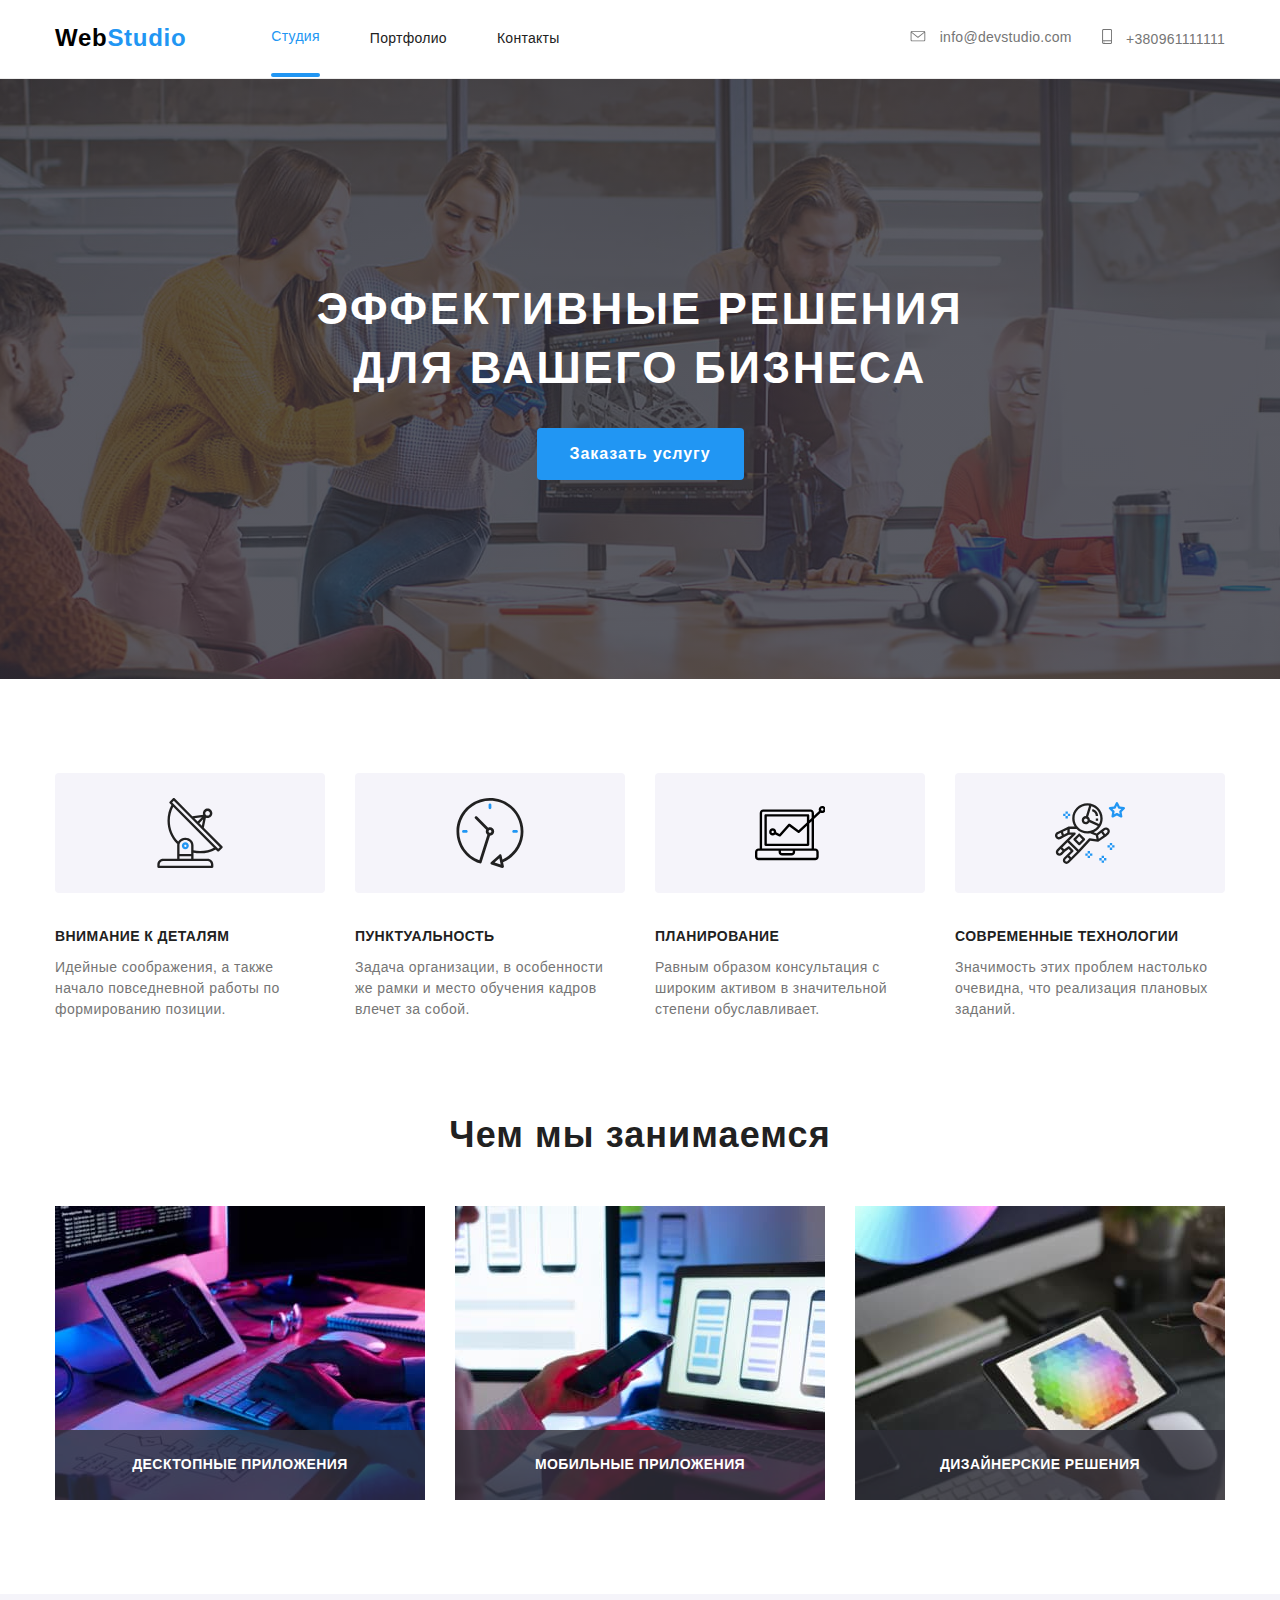
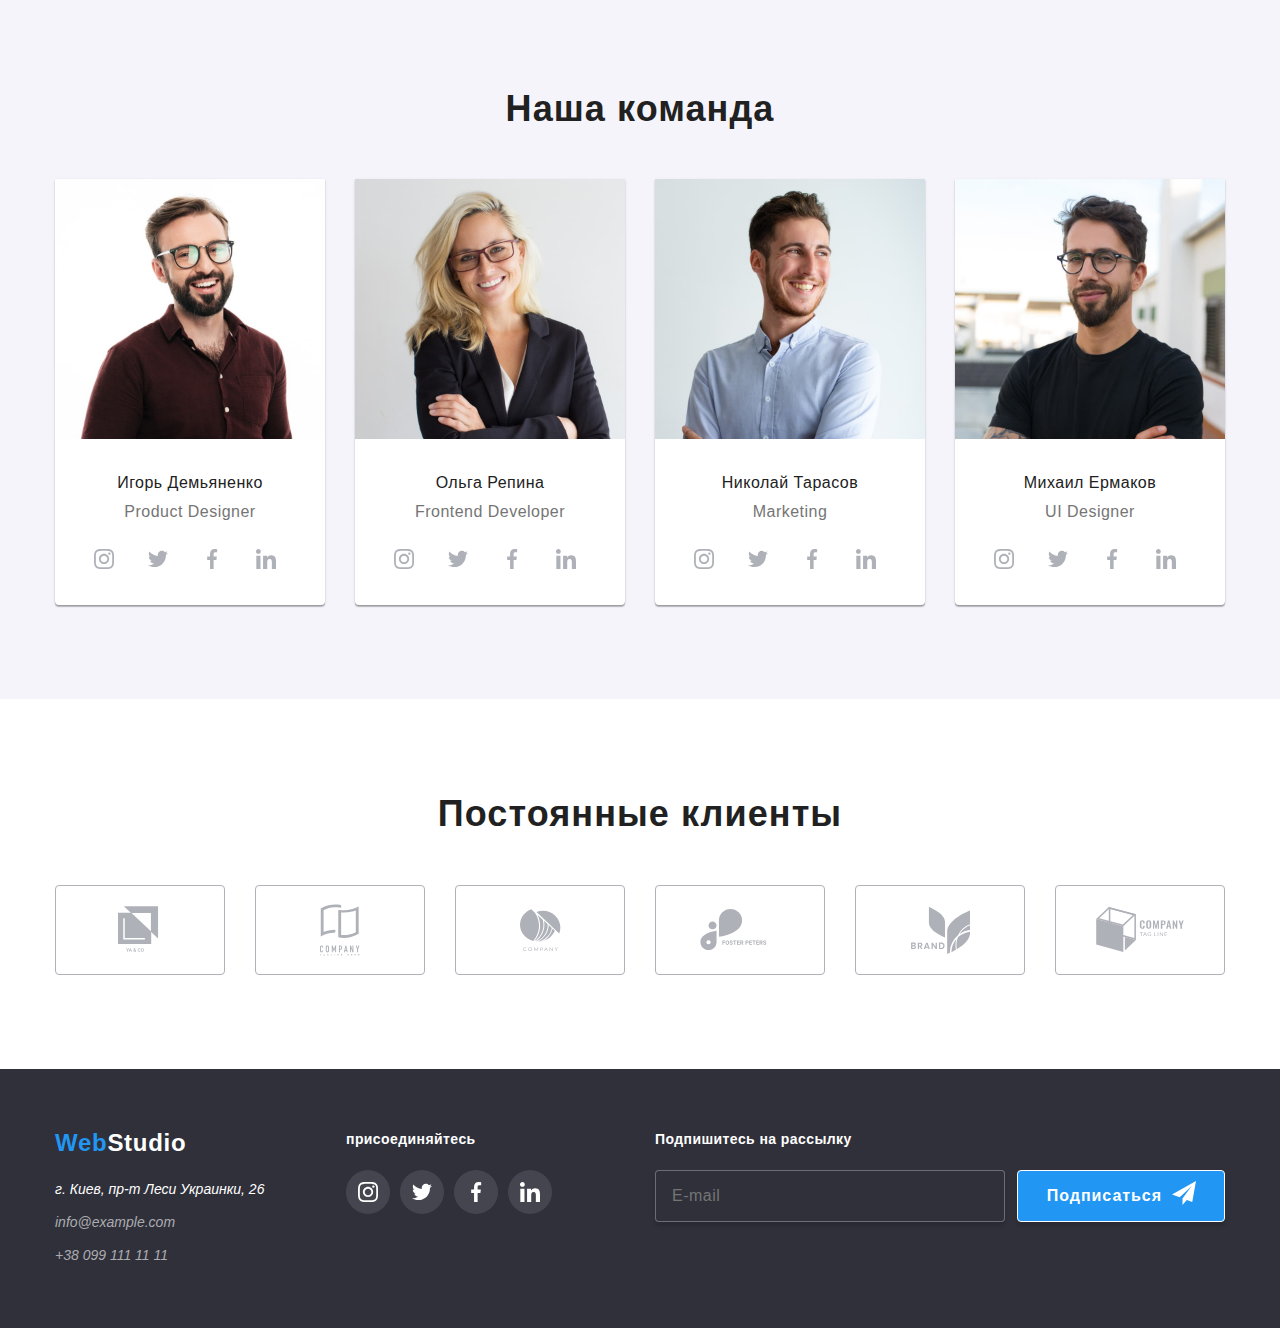
==== commit e82905ce: "Подключил шрифты локально" ====
--- a/index.html
+++ b/index.html
@@ -4,10 +4,10 @@
     <meta charset="UTF-8" />
     <meta name="viewport" content="width=device-width, initial-scale=1.0" />
     <title>Github-home</title>
-    <link
+    <!--<link
       href="https://fonts.googleapis.com/css2?family=Raleway:wght@700&family=Roboto:wght@400;500;700;900&display=swap"
       rel="stylesheet"
-    />
+    />-->
     <link rel="stylesheet" href="./css/normalize.css" />
     <link rel="stylesheet" href="./css/main.min.css" />
   </head>
--- a/css/main.min.css
+++ b/css/main.min.css
@@ -1,2 +1,2 @@
-html{-webkit-box-sizing:border-box;box-sizing:border-box}*,*::before,*::after{-webkit-box-sizing:inherit;box-sizing:inherit}body{color:#757575;background-color:#fff;font-family:"Raleway", sans-serif;font-family:"Roboto", sans-serif}.erase-stile{display:-webkit-box;display:-ms-flexbox;display:flex;list-style:none;text-decoration:none;padding:0;margin:0}.conteiner{width:1200px;padding-left:15px;padding-right:15px;margin-left:auto;margin-right:auto}.border-head{margin-top:0;border-bottom:1px solid #ececec}.conteiner-nav{display:-webkit-box;display:-ms-flexbox;display:flex;-webkit-box-pack:center;-ms-flex-pack:center;justify-content:center;-webkit-box-align:center;-ms-flex-align:center;align-items:center;padding-top:24px;padding-bottom:25px}.main-nav{display:-webkit-box;display:-ms-flexbox;display:flex;-webkit-box-pack:center;-ms-flex-pack:center;justify-content:center;-webkit-box-align:center;-ms-flex-align:center;align-items:center}.logo{color:#000000;font-family:"Raleway", sans-serif;font-weight:700;font-size:24px;line-height:1.19;letter-spacing:0.03em;text-decoration:none}.logo .pat{color:#2196f3}.link{position:relative;color:#212121;font-size:14px;line-height:1.14;letter-spacing:0.02em;text-decoration:none;-webkit-transition:color, fill;transition:color, fill;-webkit-transition-delay:250ms;transition-delay:250ms;-webkit-transition-timing-function:cubic-bezier(0.4, 0, 0.2, 1);transition-timing-function:cubic-bezier(0.4, 0, 0.2, 1)}.site-nav{display:-webkit-box;display:-ms-flexbox;display:flex;margin-left:85px}.site-nav .link:focus,.site-nav .link:hover{color:#2196f3}.site-nav .item:not(:last-child){margin-right:50px}.current::before{content:"";position:absolute;width:100%;height:4px;bottom:-32px;border-radius:2px;background-color:#2196f3}.site-nav .link.current{color:#2196f3}.item-link{display:-webkit-inline-box;display:-ms-inline-flexbox;display:inline-flex;-webkit-box-align:center;-ms-flex-align:center;align-items:center;fill:#757575}.item-link:focus,.item-link:hover{fill:#2196f3;color:#2196f3}.icon-email{width:16px;height:11px;margin-right:10px}.icon-smartphone{width:10px;height:15px;margin-right:10px}.page-contacts{display:-webkit-box;display:-ms-flexbox;display:flex;-webkit-box-align:center;-ms-flex-align:center;align-items:center;margin-left:auto}.contacts-nav{display:-webkit-box;display:-ms-flexbox;display:flex;-webkit-box-align:center;-ms-flex-align:center;align-items:center}.contacts-nav .item-link:not(:last-child){margin-right:30px}.contacts-nav .link{color:#757575}.contacts-nav .link:focus,.contacts-nav .link:hover{color:#2196f3}.section-head{margin-top:0;margin-bottom:94px;text-align:center}.overlay{max-width:1600px;height:600px;margin-right:auto;margin-left:auto;background-image:-webkit-gradient(linear, left top, right top, from(rgba(47,48,58,0.8)), to(rgba(47,48,58,0.8))),url(../img/header-min.jpg);background-image:linear-gradient(to right, rgba(47,48,58,0.8), rgba(47,48,58,0.8)),url(../img/header-min.jpg);background-position:center;background-size:cover}.title-head{width:696px;padding-top:200px;margin-top:0;margin-right:auto;margin-left:auto;margin-bottom:30px;color:#fff;font-weight:900;font-size:44px;line-height:1.36;text-align:center;letter-spacing:0.06em;text-transform:uppercase}.button-head{color:#ffffff;background-color:#2196f3;display:inline;padding-top:10px;padding-right:32px;padding-bottom:10px;padding-left:32px;border:1px solid transparent;border-radius:4px;font-weight:700;font-size:16px;line-height:1.87;letter-spacing:0.06em;font-family:inherit}.features-conteiner{margin-top:94px;margin-bottom:94px;display:-webkit-box;display:-ms-flexbox;display:flex}.features-conteiner .features-item:not(:last-child){margin-right:30px}.icon-benefits{margin-bottom:30px;margin-top:0;padding:25px 100px;width:270px;height:120px;background-color:#f5f4fa;border-radius:4px}.section-title-detalis{color:#212121;font-style:normal;font-weight:700;font-size:14px;line-height:1.42;letter-spacing:0.03em;text-transform:uppercase;margin-top:0;margin-bottom:10px}.section-title{text-align:center;margin-top:0;margin-bottom:50px;font-weight:700;font-size:36px;line-height:1.16;letter-spacing:0.03em;color:#212121}.section-text{font-size:14px;line-height:1.5;letter-spacing:0.03em;margin-top:0;margin-bottom:0}.development-conteiner{margin-bottom:94px}.bloc-item{display:-webkit-box;display:-ms-flexbox;display:flex;-ms-flex-wrap:wrap;flex-wrap:wrap}.bloc-item .person:not(:last-child){margin-right:30px}.person{position:relative}.img-bloc{display:block;width:370px;height:294px}.development-first-text{position:absolute;bottom:0;left:0;width:370px;height:70px;display:-webkit-inline-box;display:-ms-inline-flexbox;display:inline-flex;-webkit-box-pack:center;-ms-flex-pack:center;justify-content:center;-webkit-box-align:center;-ms-flex-align:center;align-items:center;margin-top:0;margin-bottom:0;font-weight:bold;font-size:14px;line-height:1.14;text-align:center;letter-spacing:0.03em;text-transform:uppercase;color:#fff;background-color:rgba(47,48,58,0.8)}.section-team{margin-bottom:94px;margin-right:auto;margin-right:auto;padding-top:94px;padding-bottom:94px;background-color:#f5f4fa}.bloc-team{display:-webkit-box;display:-ms-flexbox;display:flex;-ms-flex-wrap:wrap;flex-wrap:wrap}.team{width:270px;margin-right:30px;background:#ffffff;text-align:center;-webkit-box-shadow:0px 1px 3px rgba(0,0,0,0.12),0px 1px 1px rgba(0,0,0,0.14),0px 2px 1px rgba(0,0,0,0.2);box-shadow:0px 1px 3px rgba(0,0,0,0.12),0px 1px 1px rgba(0,0,0,0.14),0px 2px 1px rgba(0,0,0,0.2);border-radius:0px 0px 4px 4px}.team:nth-child(4n){margin-right:0}.title-team{font-weight:500;font-size:16px;line-height:1.18;letter-spacing:0.03em;color:#212121;margin-top:30px;margin-bottom:10px}.profile{font-size:16px;line-height:1.18;letter-spacing:0.03em;margin-top:0;margin-bottom:16px}.button-link{display:-webkit-box;display:-ms-flexbox;display:flex;-webkit-box-pack:center;-ms-flex-pack:center;justify-content:center;-webkit-box-align:center;-ms-flex-align:center;align-items:center}.button-icon{display:-webkit-box;display:-ms-flexbox;display:flex;border-radius:50%;margin-right:10px;margin-bottom:24px;-webkit-transition:background-color;transition:background-color;-webkit-transition-delay:250ms;transition-delay:250ms;-webkit-transition-timing-function:cubic-bezier(0.4, 0, 0.2, 1);transition-timing-function:cubic-bezier(0.4, 0, 0.2, 1)}.button-icon:focus,.button-icon:hover{background-color:#2196f3;color:#fff}.profie-link{color:#afb1b8;text-decoration:none;border-radius:50%}.profie-link:focus,.profie-link:hover{color:#fff}.icon-link{display:-webkit-box;display:-ms-flexbox;display:flex;width:44px;height:44px;fill:currentColor;padding:12px 12px}.icon-link .button-icon:focus,.icon-link .button-icon:hover{background-color:#2196f3;color:#fff}.section-customers{margin-bottom:94px}.bloc-client{display:-webkit-box;display:-ms-flexbox;display:flex;-ms-flex-wrap:wrap;flex-wrap:wrap}.client{display:-webkit-box;display:-ms-flexbox;display:flex;margin-right:30px}.client:nth-child(6n){margin-right:0}.customers-link{display:-webkit-box;display:-ms-flexbox;display:flex;-webkit-box-pack:center;-ms-flex-pack:center;justify-content:center;-webkit-box-align:center;-ms-flex-align:center;align-items:center;width:170px;height:90px;border:1px solid;border-radius:4px;color:#afb1b8}.icon-customers:focus,.icon-customers:hover{color:#2196f3}.icon-logo{display:-webkit-box;display:-ms-flexbox;display:flex;fill:currentColor;width:170px;height:90px}.icon-logo:focus,.icon-logo:hover{fill:#2196f3}.footer{background-color:#2f303a}.flex-footer{display:-webkit-box;display:-ms-flexbox;display:flex;padding-top:60px;padding-bottom:60px}.block-adress-logo{display:block;margin:0;padding:0}.webstudio{display:inline-block;margin-right:0;margin-bottom:20px}.footer-logo{color:#2196f3;font-family:"Raleway", sans-serif;font-weight:700;font-size:24px;line-height:1.19;letter-spacing:0.03em;text-decoration:none;margin-right:0;margin-bottom:20px}.footer-pat{margin:0;color:#ffffff}.footer-adress{display:inline-block;color:#fff;margin-top:0;margin-right:0;margin-bottom:9px}.first-link{display:inline-block;margin-top:0;margin-bottom:9px}.second-link{display:inline-block;margin-top:0;margin-bottom:0}.adress{display:-webkit-inline-box;display:-ms-inline-flexbox;display:inline-flex;-webkit-box-orient:vertical;-webkit-box-direction:normal;-ms-flex-direction:column;flex-direction:column;font-weight:400;font-size:14px;line-height:1.71}.adress-link{color:#acacb0;text-decoration:none;-webkit-transition:color;transition:color;-webkit-transition-delay:250ms;transition-delay:250ms;-webkit-transition-timing-function:cubic-bezier(0.4, 0, 0.2, 1);transition-timing-function:cubic-bezier(0.4, 0, 0.2, 1)}.adress-link:focus,.adress-link:hover{color:#2196f3}.block-link{margin-left:70px}.title-footer{color:#fff;display:inline-block;margin-top:0;margin-bottom:20px;font-size:14px;line-height:1.5;letter-spacing:0.03em}.bacground-icon{display:-webkit-box;display:-ms-flexbox;display:flex;border-radius:50%;background-color:#44454e;margin-right:10px;margin-bottom:24px;-webkit-transition:background-color fill;transition:background-color fill;-webkit-transition-delay:250ms;transition-delay:250ms;-webkit-transition-timing-function:cubic-bezier(0.4, 0, 0.2, 1);transition-timing-function:cubic-bezier(0.4, 0, 0.2, 1)}.bacground-icon:focus,.bacground-icon:hover{background-color:#2196f3;fill:#2196f3}.icon-link-footer{display:-webkit-box;display:-ms-flexbox;display:flex;width:44px;height:44px;fill:#ffffff;padding:12px 12px}.button-stile{display:-webkit-box;display:-ms-flexbox;display:flex;-webkit-box-align:center;-ms-flex-align:center;align-items:center;list-style:none;text-decoration:none;margin:0;padding:0}.form{width:570px;margin-left:93px}.form-footer{display:-webkit-box;display:-ms-flexbox;display:flex;-webkit-box-pack:justify;-ms-flex-pack:justify;justify-content:space-between;-webkit-box-align:center;-ms-flex-align:center;align-items:center}.input-footer{display:-webkit-box;display:-ms-flexbox;display:flex;width:358px;padding-top:15px;padding-bottom:15px;padding-left:16px;margin-right:12px;-webkit-box-shadow:0px 4px 4px rgba(0,0,0,0.15);box-shadow:0px 4px 4px rgba(0,0,0,0.15);border:1px solid rgba(255,255,255,0.3);border-radius:4px;font-weight:400;font-size:16px;line-height:1.25;letter-spacing:0.03em;color:#acacb0;background-color:#2f303a}.submit-footer{display:-webkit-box;display:-ms-flexbox;display:flex;padding-top:10px;padding-bottom:10px;padding-left:29px;padding-right:28px;background-color:#2196f3;color:#ffffff;font-weight:700;font-size:16px;line-height:1.87;letter-spacing:0.06em;border:1px solid;-webkit-box-shadow:0px 4px 4px rgba(0,0,0,0.15);box-shadow:0px 4px 4px rgba(0,0,0,0.15);border-radius:4px}.icon-send{display:-webkit-box;display:-ms-flexbox;display:flex;-webkit-box-align:center;-ms-flex-align:center;align-items:center;fill:#fff;width:24px;height:24px;margin-left:10px;padding:0}.backdrop{position:fixed;top:0;left:0;width:100%;height:100%;background-color:rgba(0,0,0,0.2);opacity:1;-webkit-transition:opacity 250ms cubic-bezier(0.4, 0, 0.2, 1);transition:opacity 250ms cubic-bezier(0.4, 0, 0.2, 1)}.backdrop.is-hidden .modal{-webkit-transform:translate(-50%, -50%) rotate(360deg);transform:translate(-50%, -50%) rotate(360deg)}.modal{position:absolute;top:50%;left:50%;-webkit-transform:translate(-50%, -50%) rotate(0deg);transform:translate(-50%, -50%) rotate(0deg);-webkit-transition:250ms cubic-bezier(0.4, 0, 0.2, 1);transition:250ms cubic-bezier(0.4, 0, 0.2, 1);border-radius:4px;min-width:528px;min-height:581px;-webkit-box-shadow:0px 1px 3px rgba(0,0,0,0.12),0px 1px 1px rgba(0,0,0,0.14),0px 2px 1px rgba(0,0,0,0.2);box-shadow:0px 1px 3px rgba(0,0,0,0.12),0px 1px 1px rgba(0,0,0,0.14),0px 2px 1px rgba(0,0,0,0.2);background-color:#fff}.backdrop.is-hidden{opacity:0;pointer-events:none}.close-type{position:absolute;display:-webkit-box;display:-ms-flexbox;display:flex;-webkit-box-pack:center;-ms-flex-pack:center;justify-content:center;-webkit-box-align:center;-ms-flex-align:center;align-items:center;top:8px;right:8px;width:30px;height:30px;outline:#757575;border-radius:50%;border:1px solid rgba(0,0,0,0.1);background-color:#ffffff}.close-type:focus>.icon-close{fill:#2196f3;-webkit-transition:250ms cubic-bezier(0.4, 0, 0.2, 1);transition:250ms cubic-bezier(0.4, 0, 0.2, 1)}.icon-close{fill:black}.form-modal{padding:40px 40px}.title-modal{margin-top:0;margin-bottom:12px;font-weight:bold;font-size:20px;line-height:1.15;text-align:center;letter-spacing:0.03em;color:#212121}.group{display:-webkit-box;display:-ms-flexbox;display:flex;-webkit-box-orient:vertical;-webkit-box-direction:normal;-ms-flex-direction:column;flex-direction:column;font-weight:normal;font-size:12px;line-height:1.16;letter-spacing:0.01em;color:#757575}.form-flip{display:block;list-style:none;padding:0;margin:0}.position-modal{position:relative;margin-bottom:21px}.modal-label{display:block;margin-bottom:4px;font-weight:normal;font-size:12px;line-height:1.16;letter-spacing:0.01em;color:#757575}.modal-input:focus{border:1px solid #2196f3;-webkit-transition:550ms cubic-bezier(0.4, 0, 0.2, 1);transition:550ms cubic-bezier(0.4, 0, 0.2, 1)}.modal-input:focus:focus+.user-modal{fill:#2196f3;-webkit-transition:250ms cubic-bezier(0.4, 0, 0.2, 1);transition:250ms cubic-bezier(0.4, 0, 0.2, 1)}.user-modal{position:absolute;bottom:0;left:0;-webkit-transform:translateY(-50%);transform:translateY(-50%);-webkit-transition:250ms cubic-bezier(0.4, 0, 0.2, 1);transition:250ms cubic-bezier(0.4, 0, 0.2, 1);width:18px;height:18px;margin-left:12px}.modal-input{width:100%;padding-top:11px;padding-left:42px;padding-bottom:11px;outline:none;border:1px solid rgba(33,33,33,0.2);border-radius:4px}textarea{resize:none}.position-comment{display:block;margin:0;padding:0}.text-comment{font-weight:normal;font-size:12px;line-height:1.16;letter-spacing:0.01em}.modal-comment{width:100%;padding:12px 16px;outline:none;border:1px solid rgba(33,33,33,0.2);border-radius:4px}.modal-comment:focus{outline:1px solid #2196f3;-webkit-transition:250ms cubic-bezier(0.4, 0, 0.2, 1);transition:250ms cubic-bezier(0.4, 0, 0.2, 1)}.checkbox{-webkit-appearance:none;-moz-appearance:none;appearance:none}.checkbox:checked+.icon-checkbox{background-color:#2196f3;background-image:url(../img/check.svg);background-size:contain;background-origin:border-box;border-color:#2196f3;-webkit-transition:250ms cubic-bezier(0.4, 0, 0.2, 1);transition:250ms cubic-bezier(0.4, 0, 0.2, 1)}.agree-text{display:inline-block;text-align:center;margin-top:20px;margin-bottom:30px;font-weight:normal;font-size:14px;line-height:1.71;letter-spacing:0.03em;color:#757575}.icon-checkbox{display:inline-block;width:16px;height:15px;margin-left:12px;margin-right:8px;border-radius:2px;border:1px solid #212121}.agree-akcent{color:#2196f3;text-decoration:underline}.submit-modal{display:block;margin-right:auto;margin-left:auto;padding:10px 55px;font-weight:bold;font-size:16px;line-height:1.87;text-align:center;letter-spacing:0.06em;background-color:#2196f3;color:#fff;-webkit-box-shadow:0px 4px 4px rgba(0,0,0,0.15);box-shadow:0px 4px 4px rgba(0,0,0,0.15);border-radius:4px}
+@font-face{font-family:"Raleway";font-style:normal;font-weight:700;src:url("../_fonts.scss/raleway/raleway-v17-latin-700.woff2") format("woff2"),url("../_fonts.scss/raleway/raleway-v17-latin-700.woff") format("woff")}@font-face{font-family:"Roboto";font-style:normal;font-weight:400;src:url("../_fonts.scss/roboto/roboto-v20-latin-regular.woff2") format("woff2"),url("../_fonts.scss/roboto/roboto-v20-latin-regular.woff") format("woff")}@font-face{font-family:"Roboto";font-style:normal;font-weight:500;src:url("../_fonts.scss/roboto/roboto-v20-latin-500.woff2") format("woff2"),url("../_fonts.scss/roboto/roboto-v20-latin-500.woff") format("woff")}@font-face{font-family:"Roboto";font-style:normal;font-weight:700;src:url("../_fonts.scss/roboto/roboto-v20-latin-700.woff2") format("woff2"),url("../_fonts.scss/roboto/roboto-v20-latin-700.woff") format("woff")}@font-face{font-family:"Roboto";font-style:normal;font-weight:900;src:url("../_fonts.scss/roboto/roboto-v20-latin-900.woff2") format("woff2"),url("../_fonts.scss/roboto/roboto-v20-latin-900.woff") format("woff")}html{-webkit-box-sizing:border-box;box-sizing:border-box}*,*::before,*::after{-webkit-box-sizing:inherit;box-sizing:inherit}body{color:#757575;background-color:#fff;font-family:"Raleway", sans-serif;font-family:"Roboto", sans-serif}.erase-stile{display:-webkit-box;display:-ms-flexbox;display:flex;list-style:none;text-decoration:none;padding:0;margin:0}.conteiner{width:1200px;padding-left:15px;padding-right:15px;margin-left:auto;margin-right:auto}.border-head{margin-top:0;border-bottom:1px solid #ececec}.conteiner-nav{display:-webkit-box;display:-ms-flexbox;display:flex;-webkit-box-pack:center;-ms-flex-pack:center;justify-content:center;-webkit-box-align:center;-ms-flex-align:center;align-items:center;padding-top:24px;padding-bottom:25px}.main-nav{display:-webkit-box;display:-ms-flexbox;display:flex;-webkit-box-pack:center;-ms-flex-pack:center;justify-content:center;-webkit-box-align:center;-ms-flex-align:center;align-items:center}.logo{color:#000000;font-family:"Raleway", sans-serif;font-weight:700;font-size:24px;line-height:1.19;letter-spacing:0.03em;text-decoration:none}.logo .pat{color:#2196f3}.link{position:relative;color:#212121;font-size:14px;line-height:1.14;letter-spacing:0.02em;text-decoration:none;-webkit-transition:color, fill;transition:color, fill;-webkit-transition-delay:250ms;transition-delay:250ms;-webkit-transition-timing-function:cubic-bezier(0.4, 0, 0.2, 1);transition-timing-function:cubic-bezier(0.4, 0, 0.2, 1)}.site-nav{display:-webkit-box;display:-ms-flexbox;display:flex;margin-left:85px}.site-nav .link:focus,.site-nav .link:hover{color:#2196f3}.site-nav .item:not(:last-child){margin-right:50px}.current::before{content:"";position:absolute;width:100%;height:4px;bottom:-32px;border-radius:2px;background-color:#2196f3}.site-nav .link.current{color:#2196f3}.item-link{display:-webkit-inline-box;display:-ms-inline-flexbox;display:inline-flex;-webkit-box-align:center;-ms-flex-align:center;align-items:center;fill:#757575}.item-link:focus,.item-link:hover{fill:#2196f3;color:#2196f3}.icon-email{width:16px;height:11px;margin-right:10px}.icon-smartphone{width:10px;height:15px;margin-right:10px}.page-contacts{display:-webkit-box;display:-ms-flexbox;display:flex;-webkit-box-align:center;-ms-flex-align:center;align-items:center;margin-left:auto}.contacts-nav{display:-webkit-box;display:-ms-flexbox;display:flex;-webkit-box-align:center;-ms-flex-align:center;align-items:center}.contacts-nav .item-link:not(:last-child){margin-right:30px}.contacts-nav .link{color:#757575}.contacts-nav .link:focus,.contacts-nav .link:hover{color:#2196f3}.section-head{margin-top:0;margin-bottom:94px;text-align:center}.overlay{max-width:1600px;height:600px;margin-right:auto;margin-left:auto;background-image:-webkit-gradient(linear, left top, right top, from(rgba(47,48,58,0.8)), to(rgba(47,48,58,0.8))),url(../img/header-min.jpg);background-image:linear-gradient(to right, rgba(47,48,58,0.8), rgba(47,48,58,0.8)),url(../img/header-min.jpg);background-position:center;background-size:cover}.title-head{width:696px;padding-top:200px;margin-top:0;margin-right:auto;margin-left:auto;margin-bottom:30px;color:#fff;font-weight:900;font-size:44px;line-height:1.36;text-align:center;letter-spacing:0.06em;text-transform:uppercase}.button-head{color:#ffffff;background-color:#2196f3;display:inline;padding-top:10px;padding-right:32px;padding-bottom:10px;padding-left:32px;border:1px solid transparent;border-radius:4px;font-weight:700;font-size:16px;line-height:1.87;letter-spacing:0.06em;font-family:inherit}.features-conteiner{margin-top:94px;margin-bottom:94px;display:-webkit-box;display:-ms-flexbox;display:flex}.features-conteiner .features-item:not(:last-child){margin-right:30px}.icon-benefits{margin-bottom:30px;margin-top:0;padding:25px 100px;width:270px;height:120px;background-color:#f5f4fa;border-radius:4px}.section-title-detalis{color:#212121;font-style:normal;font-weight:700;font-size:14px;line-height:1.42;letter-spacing:0.03em;text-transform:uppercase;margin-top:0;margin-bottom:10px}.section-title{text-align:center;margin-top:0;margin-bottom:50px;font-weight:700;font-size:36px;line-height:1.16;letter-spacing:0.03em;color:#212121}.section-text{font-size:14px;line-height:1.5;letter-spacing:0.03em;margin-top:0;margin-bottom:0}.development-conteiner{margin-bottom:94px}.bloc-item{display:-webkit-box;display:-ms-flexbox;display:flex;-ms-flex-wrap:wrap;flex-wrap:wrap}.bloc-item .person:not(:last-child){margin-right:30px}.person{position:relative}.img-bloc{display:block;width:370px;height:294px}.development-first-text{position:absolute;bottom:0;left:0;width:370px;height:70px;display:-webkit-inline-box;display:-ms-inline-flexbox;display:inline-flex;-webkit-box-pack:center;-ms-flex-pack:center;justify-content:center;-webkit-box-align:center;-ms-flex-align:center;align-items:center;margin-top:0;margin-bottom:0;font-weight:bold;font-size:14px;line-height:1.14;text-align:center;letter-spacing:0.03em;text-transform:uppercase;color:#fff;background-color:rgba(47,48,58,0.8)}.section-team{margin-bottom:94px;margin-right:auto;margin-right:auto;padding-top:94px;padding-bottom:94px;background-color:#f5f4fa}.bloc-team{display:-webkit-box;display:-ms-flexbox;display:flex;-ms-flex-wrap:wrap;flex-wrap:wrap}.team{width:270px;margin-right:30px;background:#ffffff;text-align:center;-webkit-box-shadow:0px 1px 3px rgba(0,0,0,0.12),0px 1px 1px rgba(0,0,0,0.14),0px 2px 1px rgba(0,0,0,0.2);box-shadow:0px 1px 3px rgba(0,0,0,0.12),0px 1px 1px rgba(0,0,0,0.14),0px 2px 1px rgba(0,0,0,0.2);border-radius:0px 0px 4px 4px}.team:nth-child(4n){margin-right:0}.title-team{font-weight:500;font-size:16px;line-height:1.18;letter-spacing:0.03em;color:#212121;margin-top:30px;margin-bottom:10px}.profile{font-size:16px;line-height:1.18;letter-spacing:0.03em;margin-top:0;margin-bottom:16px}.button-link{display:-webkit-box;display:-ms-flexbox;display:flex;-webkit-box-pack:center;-ms-flex-pack:center;justify-content:center;-webkit-box-align:center;-ms-flex-align:center;align-items:center}.button-icon{display:-webkit-box;display:-ms-flexbox;display:flex;border-radius:50%;margin-right:10px;margin-bottom:24px;-webkit-transition:background-color;transition:background-color;-webkit-transition-delay:250ms;transition-delay:250ms;-webkit-transition-timing-function:cubic-bezier(0.4, 0, 0.2, 1);transition-timing-function:cubic-bezier(0.4, 0, 0.2, 1)}.button-icon:focus,.button-icon:hover{background-color:#2196f3;color:#fff}.profie-link{color:#afb1b8;text-decoration:none;border-radius:50%}.profie-link:focus,.profie-link:hover{color:#fff}.icon-link{display:-webkit-box;display:-ms-flexbox;display:flex;width:44px;height:44px;fill:currentColor;padding:12px 12px}.icon-link .button-icon:focus,.icon-link .button-icon:hover{background-color:#2196f3;color:#fff}.section-customers{margin-bottom:94px}.bloc-client{display:-webkit-box;display:-ms-flexbox;display:flex;-ms-flex-wrap:wrap;flex-wrap:wrap}.client{display:-webkit-box;display:-ms-flexbox;display:flex;margin-right:30px}.client:nth-child(6n){margin-right:0}.customers-link{display:-webkit-box;display:-ms-flexbox;display:flex;-webkit-box-pack:center;-ms-flex-pack:center;justify-content:center;-webkit-box-align:center;-ms-flex-align:center;align-items:center;width:170px;height:90px;border:1px solid;border-radius:4px;color:#afb1b8}.icon-customers:focus,.icon-customers:hover{color:#2196f3}.icon-logo{display:-webkit-box;display:-ms-flexbox;display:flex;fill:currentColor;width:170px;height:90px}.icon-logo:focus,.icon-logo:hover{fill:#2196f3}.footer{background-color:#2f303a}.flex-footer{display:-webkit-box;display:-ms-flexbox;display:flex;padding-top:60px;padding-bottom:60px}.block-adress-logo{display:block;margin:0;padding:0}.webstudio{display:inline-block;margin-right:0;margin-bottom:20px}.footer-logo{color:#2196f3;font-family:"Raleway", sans-serif;font-weight:700;font-size:24px;line-height:1.19;letter-spacing:0.03em;text-decoration:none;margin-right:0;margin-bottom:20px}.footer-pat{margin:0;color:#ffffff}.footer-adress{display:inline-block;color:#fff;margin-top:0;margin-right:0;margin-bottom:9px}.first-link{display:inline-block;margin-top:0;margin-bottom:9px}.second-link{display:inline-block;margin-top:0;margin-bottom:0}.adress{display:-webkit-inline-box;display:-ms-inline-flexbox;display:inline-flex;-webkit-box-orient:vertical;-webkit-box-direction:normal;-ms-flex-direction:column;flex-direction:column;font-weight:400;font-size:14px;line-height:1.71}.adress-link{color:#acacb0;text-decoration:none;-webkit-transition:color;transition:color;-webkit-transition-delay:250ms;transition-delay:250ms;-webkit-transition-timing-function:cubic-bezier(0.4, 0, 0.2, 1);transition-timing-function:cubic-bezier(0.4, 0, 0.2, 1)}.adress-link:focus,.adress-link:hover{color:#2196f3}.block-link{margin-left:70px}.title-footer{color:#fff;display:inline-block;margin-top:0;margin-bottom:20px;font-size:14px;line-height:1.5;letter-spacing:0.03em}.bacground-icon{display:-webkit-box;display:-ms-flexbox;display:flex;border-radius:50%;background-color:#44454e;margin-right:10px;margin-bottom:24px;-webkit-transition:background-color fill;transition:background-color fill;-webkit-transition-delay:250ms;transition-delay:250ms;-webkit-transition-timing-function:cubic-bezier(0.4, 0, 0.2, 1);transition-timing-function:cubic-bezier(0.4, 0, 0.2, 1)}.bacground-icon:focus,.bacground-icon:hover{background-color:#2196f3;fill:#2196f3}.icon-link-footer{display:-webkit-box;display:-ms-flexbox;display:flex;width:44px;height:44px;fill:#ffffff;padding:12px 12px}.button-stile{display:-webkit-box;display:-ms-flexbox;display:flex;-webkit-box-align:center;-ms-flex-align:center;align-items:center;list-style:none;text-decoration:none;margin:0;padding:0}.form{width:570px;margin-left:93px}.form-footer{display:-webkit-box;display:-ms-flexbox;display:flex;-webkit-box-pack:justify;-ms-flex-pack:justify;justify-content:space-between;-webkit-box-align:center;-ms-flex-align:center;align-items:center}.input-footer{display:-webkit-box;display:-ms-flexbox;display:flex;width:358px;padding-top:15px;padding-bottom:15px;padding-left:16px;margin-right:12px;-webkit-box-shadow:0px 4px 4px rgba(0,0,0,0.15);box-shadow:0px 4px 4px rgba(0,0,0,0.15);border:1px solid rgba(255,255,255,0.3);border-radius:4px;font-weight:400;font-size:16px;line-height:1.25;letter-spacing:0.03em;color:#acacb0;background-color:#2f303a}.submit-footer{display:-webkit-box;display:-ms-flexbox;display:flex;padding-top:10px;padding-bottom:10px;padding-left:29px;padding-right:28px;background-color:#2196f3;color:#ffffff;font-weight:700;font-size:16px;line-height:1.87;letter-spacing:0.06em;border:1px solid;-webkit-box-shadow:0px 4px 4px rgba(0,0,0,0.15);box-shadow:0px 4px 4px rgba(0,0,0,0.15);border-radius:4px}.icon-send{display:-webkit-box;display:-ms-flexbox;display:flex;-webkit-box-align:center;-ms-flex-align:center;align-items:center;fill:#fff;width:24px;height:24px;margin-left:10px;padding:0}.backdrop{position:fixed;top:0;left:0;width:100%;height:100%;background-color:rgba(0,0,0,0.2);opacity:1;-webkit-transition:opacity 250ms cubic-bezier(0.4, 0, 0.2, 1);transition:opacity 250ms cubic-bezier(0.4, 0, 0.2, 1)}.backdrop.is-hidden .modal{-webkit-transform:translate(-50%, -50%) rotate(360deg);transform:translate(-50%, -50%) rotate(360deg)}.modal{position:absolute;top:50%;left:50%;-webkit-transform:translate(-50%, -50%) rotate(0deg);transform:translate(-50%, -50%) rotate(0deg);-webkit-transition:250ms cubic-bezier(0.4, 0, 0.2, 1);transition:250ms cubic-bezier(0.4, 0, 0.2, 1);border-radius:4px;min-width:528px;min-height:581px;-webkit-box-shadow:0px 1px 3px rgba(0,0,0,0.12),0px 1px 1px rgba(0,0,0,0.14),0px 2px 1px rgba(0,0,0,0.2);box-shadow:0px 1px 3px rgba(0,0,0,0.12),0px 1px 1px rgba(0,0,0,0.14),0px 2px 1px rgba(0,0,0,0.2);background-color:#fff}.backdrop.is-hidden{opacity:0;pointer-events:none}.close-type{position:absolute;display:-webkit-box;display:-ms-flexbox;display:flex;-webkit-box-pack:center;-ms-flex-pack:center;justify-content:center;-webkit-box-align:center;-ms-flex-align:center;align-items:center;top:8px;right:8px;width:30px;height:30px;outline:#757575;border-radius:50%;border:1px solid rgba(0,0,0,0.1);background-color:#ffffff}.close-type:focus>.icon-close{fill:#2196f3;-webkit-transition:250ms cubic-bezier(0.4, 0, 0.2, 1);transition:250ms cubic-bezier(0.4, 0, 0.2, 1)}.icon-close{fill:black}.form-modal{padding:40px 40px}.title-modal{margin-top:0;margin-bottom:12px;font-weight:bold;font-size:20px;line-height:1.15;text-align:center;letter-spacing:0.03em;color:#212121}.group{display:-webkit-box;display:-ms-flexbox;display:flex;-webkit-box-orient:vertical;-webkit-box-direction:normal;-ms-flex-direction:column;flex-direction:column;font-weight:normal;font-size:12px;line-height:1.16;letter-spacing:0.01em;color:#757575}.form-flip{display:block;list-style:none;padding:0;margin:0}.position-modal{position:relative;margin-bottom:21px}.modal-label{display:block;margin-bottom:4px;font-weight:normal;font-size:12px;line-height:1.16;letter-spacing:0.01em;color:#757575}.modal-input:focus{border:1px solid #2196f3;-webkit-transition:550ms cubic-bezier(0.4, 0, 0.2, 1);transition:550ms cubic-bezier(0.4, 0, 0.2, 1)}.modal-input:focus:focus+.user-modal{fill:#2196f3;-webkit-transition:250ms cubic-bezier(0.4, 0, 0.2, 1);transition:250ms cubic-bezier(0.4, 0, 0.2, 1)}.user-modal{position:absolute;bottom:0;left:0;-webkit-transform:translateY(-50%);transform:translateY(-50%);-webkit-transition:250ms cubic-bezier(0.4, 0, 0.2, 1);transition:250ms cubic-bezier(0.4, 0, 0.2, 1);width:18px;height:18px;margin-left:12px}.modal-input{width:100%;padding-top:11px;padding-left:42px;padding-bottom:11px;outline:none;border:1px solid rgba(33,33,33,0.2);border-radius:4px}textarea{resize:none}.position-comment{display:block;margin:0;padding:0}.text-comment{font-weight:normal;font-size:12px;line-height:1.16;letter-spacing:0.01em}.modal-comment{width:100%;padding:12px 16px;outline:none;border:1px solid rgba(33,33,33,0.2);border-radius:4px}.modal-comment:focus{outline:1px solid #2196f3;-webkit-transition:250ms cubic-bezier(0.4, 0, 0.2, 1);transition:250ms cubic-bezier(0.4, 0, 0.2, 1)}.checkbox{-webkit-appearance:none;-moz-appearance:none;appearance:none}.checkbox:checked+.icon-checkbox{background-color:#2196f3;background-image:url(../img/check.svg);background-size:contain;background-origin:border-box;border-color:#2196f3;-webkit-transition:250ms cubic-bezier(0.4, 0, 0.2, 1);transition:250ms cubic-bezier(0.4, 0, 0.2, 1)}.agree-text{display:inline-block;text-align:center;margin-top:20px;margin-bottom:30px;font-weight:normal;font-size:14px;line-height:1.71;letter-spacing:0.03em;color:#757575}.icon-checkbox{display:inline-block;width:16px;height:15px;margin-left:12px;margin-right:8px;border-radius:2px;border:1px solid #212121}.agree-akcent{color:#2196f3;text-decoration:underline}.submit-modal{display:block;margin-right:auto;margin-left:auto;padding:10px 55px;font-weight:bold;font-size:16px;line-height:1.87;text-align:center;letter-spacing:0.06em;background-color:#2196f3;color:#fff;-webkit-box-shadow:0px 4px 4px rgba(0,0,0,0.15);box-shadow:0px 4px 4px rgba(0,0,0,0.15);border-radius:4px}
 /*# sourceMappingURL=main.min.css.map */